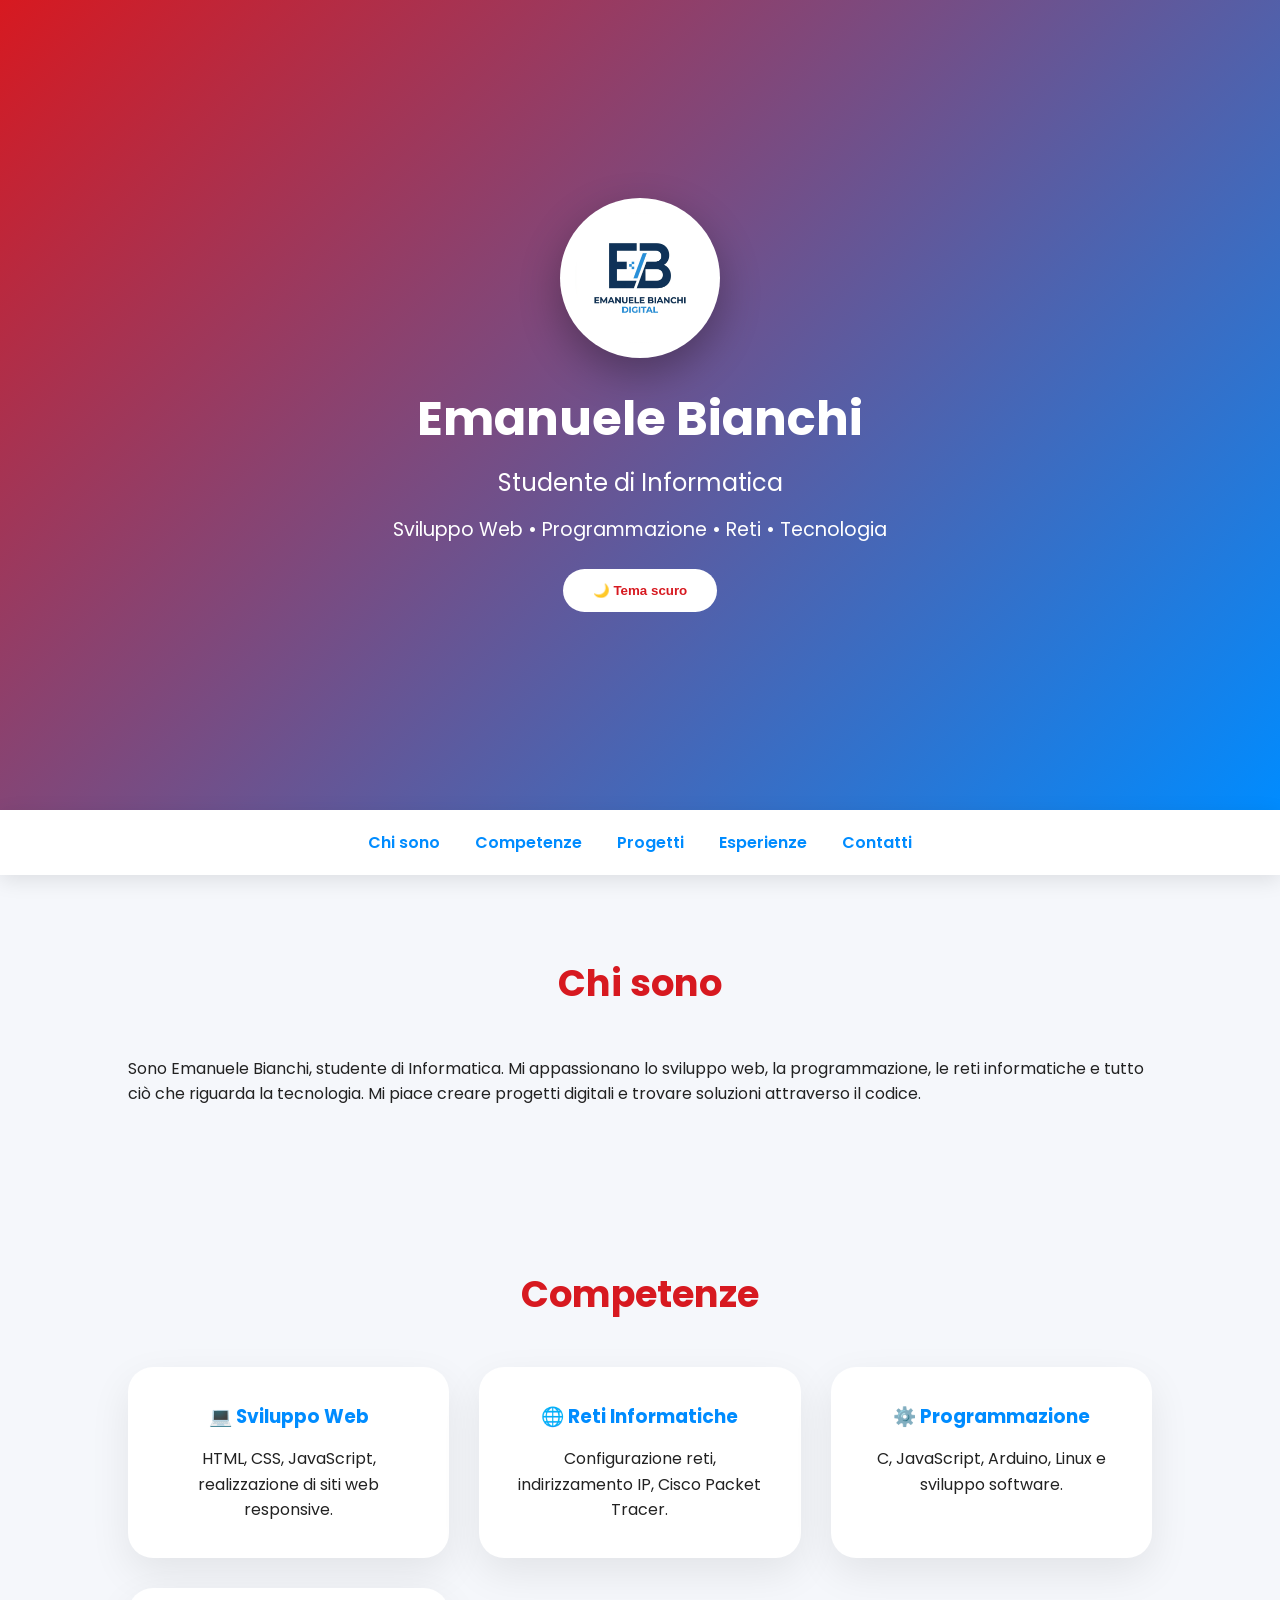
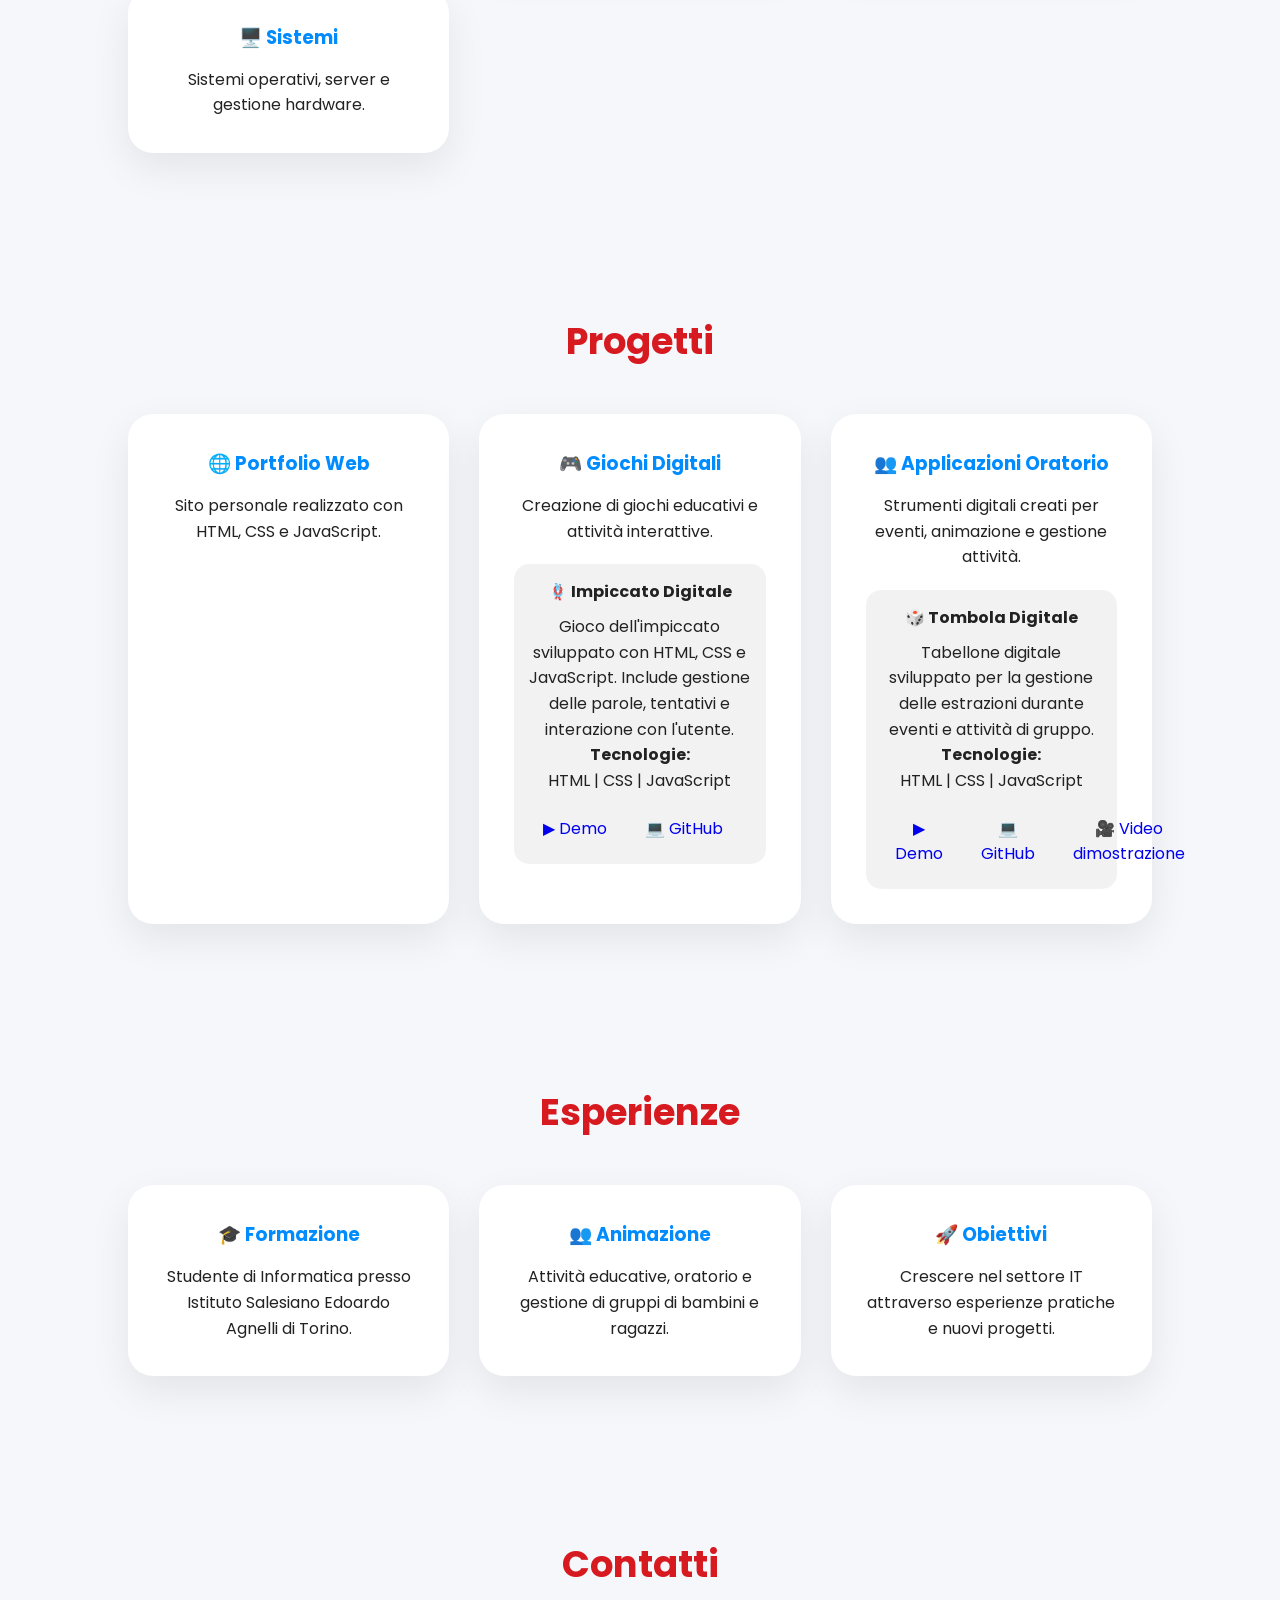
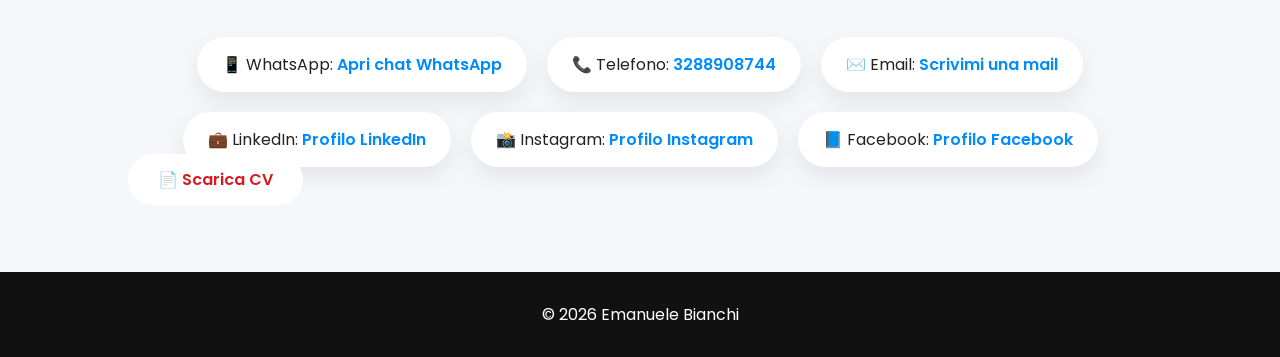
==== index.html @ 5b750c9b "Fix formatting and structure of index.html (BR NELLA SEZIONE IMPICCATO)" ====
<!DOCTYPE html>
<html lang="it">

<head>

    <meta charset="UTF-8">
    <meta name="viewport" content="width=device-width, initial-scale=1.0">

    <title>Emanuele Bianchi | Portfolio</title>

    <meta name="description"
        content="Portfolio personale di Emanuele Bianchi, studente di informatica specializzato in sviluppo web, reti e tecnologia.">

    <meta name="author" content="Emanuele Bianchi">

    <link rel="icon" href="img/logo.png">

    <link rel="stylesheet" href="style.css">

</head>


<body>


<!-- ================= HEADER ================= -->

<header>

    <img src="img/logo.png"
         class="logo"
         alt="Logo Emanuele Bianchi">


    <h1>Emanuele Bianchi</h1>


    <h2>
        Studente di Informatica
    </h2>


    <p>
        Sviluppo Web • Programmazione • Reti • Tecnologia
    </p>


    <button id="themeToggle">
        🌙 Tema scuro
    </button>


</header>



<!-- ================= MENU ================= -->


<nav>

    <a href="#chi-sono">
        Chi sono
    </a>


    <a href="#competenze">
        Competenze
    </a>


    <a href="#progetti">
        Progetti
    </a>


    <a href="#esperienze">
        Esperienze
    </a>


    <a href="#contatti">
        Contatti
    </a>


</nav>





<!-- ================= CHI SONO ================= -->


<section id="chi-sono">


    <h2>
        Chi sono
    </h2>


    <p>

        Sono Emanuele Bianchi, studente di Informatica.
        Mi appassionano lo sviluppo web, la programmazione,
        le reti informatiche e tutto ciò che riguarda la tecnologia.

        Mi piace creare progetti digitali e trovare soluzioni
        attraverso il codice.

    </p>


</section>






<!-- ================= COMPETENZE ================= -->


<section id="competenze">


<h2>
    Competenze
</h2>


<div class="cards">


<div class="card">

<h3>
💻 Sviluppo Web
</h3>

<p>
HTML, CSS, JavaScript,
realizzazione di siti web responsive.
</p>

</div>




<div class="card">

<h3>
🌐 Reti Informatiche
</h3>

<p>
Configurazione reti,
indirizzamento IP,
Cisco Packet Tracer.
</p>

</div>





<div class="card">

<h3>
⚙️ Programmazione
</h3>

<p>
C, JavaScript, Arduino,
Linux e sviluppo software.
</p>

</div>





<div class="card">

<h3>
🖥️ Sistemi
</h3>

<p>
Sistemi operativi,
server e gestione hardware.
</p>

</div>



</div>


</section>







<!-- ================= PROGETTI ================= -->

<section id="progetti">

    <h2>
        Progetti
    </h2>


    <div class="cards">


        <div class="card project">

            <h3>
                🌐 Portfolio Web
            </h3>

            <p>
                Sito personale realizzato
                con HTML, CSS e JavaScript.
            </p>

        </div>



       <div class="card project">

    <h3>
        🎮 Giochi Digitali
    </h3>

    <p>
        Creazione di giochi educativi
        e attività interattive.
    </p>


    <!-- PROGETTI GIOCHI DIGITALI -->


    <div class="sub-project">


        <h4>
            🪢 Impiccato Digitale
        </h4>


        <p>
            Gioco dell'impiccato sviluppato
            con HTML, CSS e JavaScript.
            Include gestione delle parole,
            tentativi e interazione con l'utente.
        </p>


        <p>
            <strong>Tecnologie:</strong><br>
            HTML | CSS | JavaScript
        </p>


        <div class="project-links">


            <a href="https://emanuelebianchidev.github.io/Impiccato/"
               target="_blank"
               rel="noopener noreferrer">
                ▶ Demo <br>
            </a>


            <a href="https://github.com/EmanueleBianchiDev/Impiccato.git"
               target="_blank"
               rel="noopener noreferrer">
                💻 GitHub
            </a>


        </div>


    </div>


</div>



        <div class="card project">

    <h3>
        👥 Applicazioni Oratorio
    </h3>

    <p>
        Strumenti digitali creati per eventi,
        animazione e gestione attività.
    </p>


    <div class="sub-project">

        <h4>
            🎲 Tombola Digitale
        </h4>

        <p>
            Tabellone digitale sviluppato per
            la gestione delle estrazioni durante
            eventi e attività di gruppo.
        </p>


        <p>
            <strong>Tecnologie:</strong><br>
            HTML | CSS | JavaScript
        </p>


        <div class="project-links">

            <a href="https://emanuelebianchidev.github.io/TombolaDigitale/"
               target="_blank"
               rel="noopener noreferrer">
                ▶ Demo<br>
            </a>


            <a href="https://github.com/EmanueleBianchiDev/TombolaDigitale.git"
               target="_blank"
               rel="noopener noreferrer">
                💻 GitHub <br>
            </a>

            <a href="video/tombola.mp4"
                target="_blank"
                rel="noopener noreferrer">
                🎥 Video dimostrazione
            </a>

        </div>


    </div>


</div>

</section>

<!-- ================= ESPERIENZE ================= -->


<section id="esperienze">


<h2>
    Esperienze
</h2>


<div class="cards">



<div class="card">


<h3>
🎓 Formazione
</h3>


<p>

Studente di Informatica presso
Istituto Salesiano Edoardo Agnelli
di Torino.

</p>


</div>





<div class="card">


<h3>
👥 Animazione
</h3>


<p>

Attività educative,
oratorio e gestione
di gruppi di bambini e ragazzi.

</p>


</div>





<div class="card">


<h3>
🚀 Obiettivi
</h3>


<p>

Crescere nel settore IT
attraverso esperienze pratiche
e nuovi progetti.

</p>


</div>



</div>


</section>









<!-- ================= CONTATTI ================= -->

<section id="contatti">

    <h2>Contatti</h2>

    <div class="contact-box">

        <p>
            📱 WhatsApp:
            <a href="https://wa.me/393288908744"
               target="_blank"
               rel="noopener noreferrer">
                Apri chat WhatsApp
            </a>
        </p>


        <p>
            📞 Telefono:
            <a href="tel:3288908744">
                3288908744
            </a>
        </p>


        <p>
            ✉️ Email:
            <a href="mailto:emanuele.bianchi.dev@gmail.com">
                Scrivimi una mail
            </a>
        </p>


        <p>
            💼 LinkedIn:
            <a href="https://www.linkedin.com/in/emanuele-bianchi-b7b736336/"
               target="_blank"
               rel="noopener noreferrer">
                Profilo LinkedIn
            </a>
        </p>


        <p>
            📸 Instagram:
            <a href="#"
               target="_blank"
               rel="noopener noreferrer">
                Profilo Instagram
            </a>
        </p>


        <p>
            📘 Facebook:
            <a href="#"
               target="_blank"
               rel="noopener noreferrer">
                Profilo Facebook
            </a>
        </p>


    </div>


    <a class="btn"
       href="cv-emanuele-bianchi.pdf"
       download>
        📄 Scarica CV
    </a>


</section>



<!-- ================= FOOTER ================= -->


<footer>


<p>

© 2026 Emanuele Bianchi

</p>


</footer>





<script src="script.js"></script>


</body>

</html>
---- style.css ----
/* ==================================
   PORTFOLIO EMA
   STYLE DEFINITIVO 1.0
================================== */


@import url('https://fonts.googleapis.com/css2?family=Poppins:wght@300;400;500;600;700&display=swap');



* {

    margin: 0;
    padding: 0;
    box-sizing: border-box;

}



html {

    scroll-behavior: smooth;

}



body {

    font-family: 'Poppins', sans-serif;

    background: #f5f7fb;

    color: #222;

    transition: .4s;

}



/* ================= HEADER ================= */


header {

    min-height: 90vh;

    display: flex;

    flex-direction: column;

    justify-content: center;

    align-items: center;

    text-align: center;

    padding: 40px 20px;


    background:

    linear-gradient(
        135deg,
        #d71920,
        #008cff
    );


    color:white;


}



.logo {


    width:160px;

    height:160px;

    object-fit:contain;


    background:white;

    padding:15px;


    border-radius:50%;


    box-shadow:

    0 15px 40px rgba(0,0,0,.3);


    animation: float 3s infinite;


}




@keyframes float {


    50% {

        transform:translateY(-15px);

    }


}





header h1 {

    margin-top:25px;

    font-size:3rem;

}



header h2 {

    margin-top:10px;

    font-weight:400;

}



header p {

    margin-top:15px;

    font-size:1.2rem;

}







/* ================= BUTTON ================= */


button,
.btn {


    margin-top:25px;


    padding:14px 30px;


    border-radius:50px;


    border:none;


    background:white;


    color:#d71920;


    font-weight:600;


    cursor:pointer;


    text-decoration:none;


    transition:.3s;


}



button:hover,
.btn:hover {


    transform:translateY(-5px);


    box-shadow:

    0 10px 25px rgba(0,0,0,.25);


}







/* ================= NAV ================= */



nav {


    position:sticky;

    top:0;

    z-index:100;


    display:flex;

    justify-content:center;

    gap:35px;


    padding:20px;


    background:white;


    box-shadow:

    0 5px 20px rgba(0,0,0,.1);


}




nav a {


    text-decoration:none;


    color:#008cff;


    font-weight:600;


    transition:.3s;


}




nav a:hover {


    color:#d71920;


}








/* ================= SECTIONS ================= */



section {


    padding:80px 10%;


    animation:appear .8s;


}



section h2 {


    text-align:center;


    color:#d71920;


    font-size:2.3rem;


    margin-bottom:45px;


}





@keyframes appear {


    from {

        opacity:0;

        transform:translateY(30px);

    }


    to {

        opacity:1;

        transform:none;

    }


}








/* ================= CARDS ================= */



.cards {


    display:grid;


    grid-template-columns:

    repeat(auto-fit,minmax(250px,1fr));


    gap:30px;


}





.card {


    background:white;


    padding:35px;


    border-radius:25px;


    text-align:center;


    box-shadow:


    0 15px 40px rgba(0,0,0,.08);


    transition:.4s;


}




.card:hover {


    transform:translateY(-12px);


    box-shadow:


    0 25px 50px rgba(0,0,0,.15);


}




.card h3 {


    margin-bottom:15px;


    color:#008cff;


}





.card p {


    line-height:1.6;


}


.sub-project {
    margin-top: 20px;
    padding: 15px;
    border-radius: 15px;
    background: rgba(0,0,0,0.05);
}


.sub-project h4 {
    margin-bottom: 10px;
}


.project-links {
    display: flex;
    gap: 10px;
    margin-top: 15px;
}


.project-links a {
    text-decoration: none;
    padding: 8px 14px;
    border-radius: 10px;
    transition: 0.3s;
}


.project-links a:hover {
    transform: translateY(-3px);
}




/* ================= CONTATTI ================= */


.contact-box {


    display:flex;


    flex-wrap:wrap;


    justify-content:center;


    gap:20px;


}




.contact-box p {


    background:white;


    padding:15px 25px;


    border-radius:40px;


    box-shadow:


    0 10px 25px rgba(0,0,0,.08);


    transition:.3s;


}





.contact-box p:hover {


    transform:translateY(-5px);


}




.contact-box a {


    color:#008cff;


    text-decoration:none;


    font-weight:600;


}








/* ================= FOOTER ================= */


footer {


    background:#111;


    color:white;


    padding:30px;


    text-align:center;


}







/* ================= DARK MODE ================= */



.dark-mode {


    background:#111;


    color:white;


}




.dark-mode nav {


    background:#1d1d1d;


}





.dark-mode nav a {


    color:#69c0ff;


}




.dark-mode .card {


    background:#1e1e1e;


    color:white;


}





.dark-mode .contact-box p {


    background:#1e1e1e;


}





.dark-mode section h2 {


    color:#ff5252;


}









/* ================= MOBILE ================= */



@media(max-width:700px){



header h1 {

    font-size:2.2rem;

}



header p {

    font-size:1rem;

}



nav {


    flex-direction:column;


    align-items:center;


    gap:15px;


}



section {


    padding:50px 20px;


}



.card {


    padding:25px;


}



.logo {


    width:120px;


    height:120px;


}


}
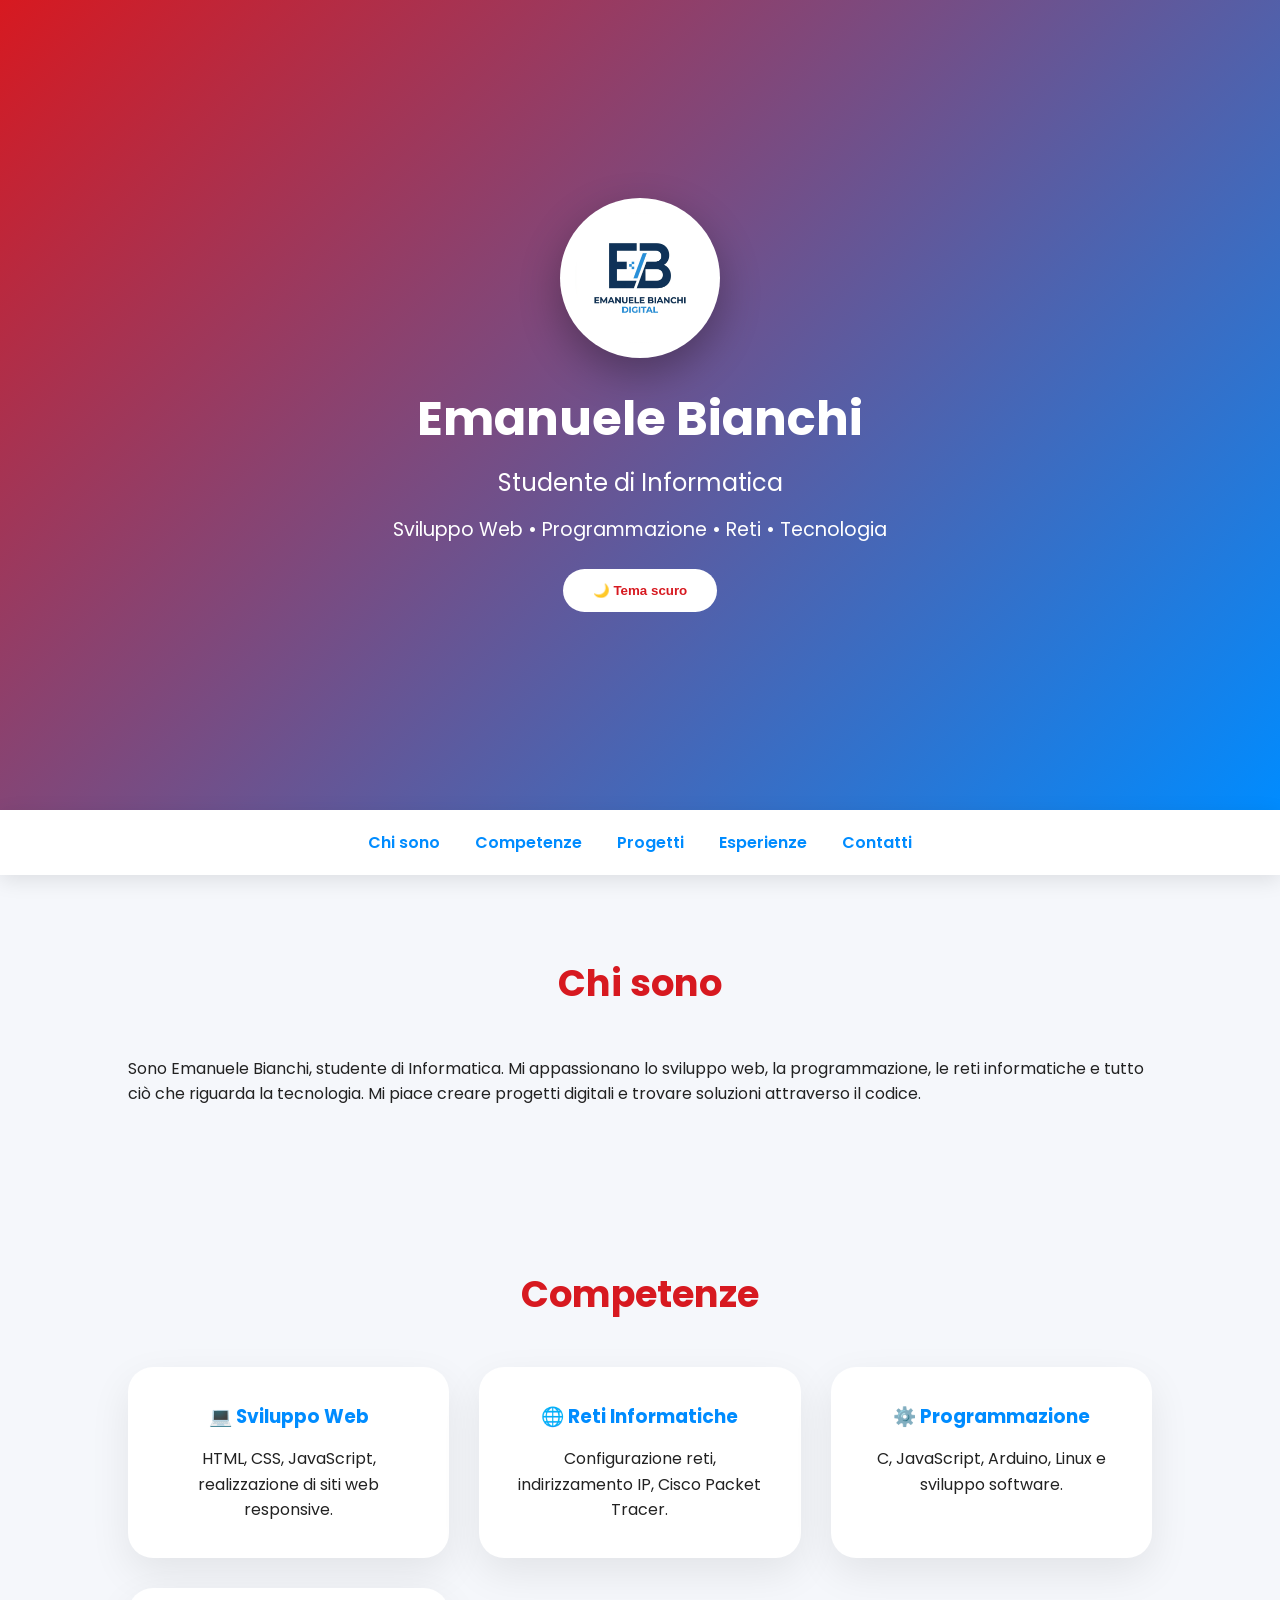
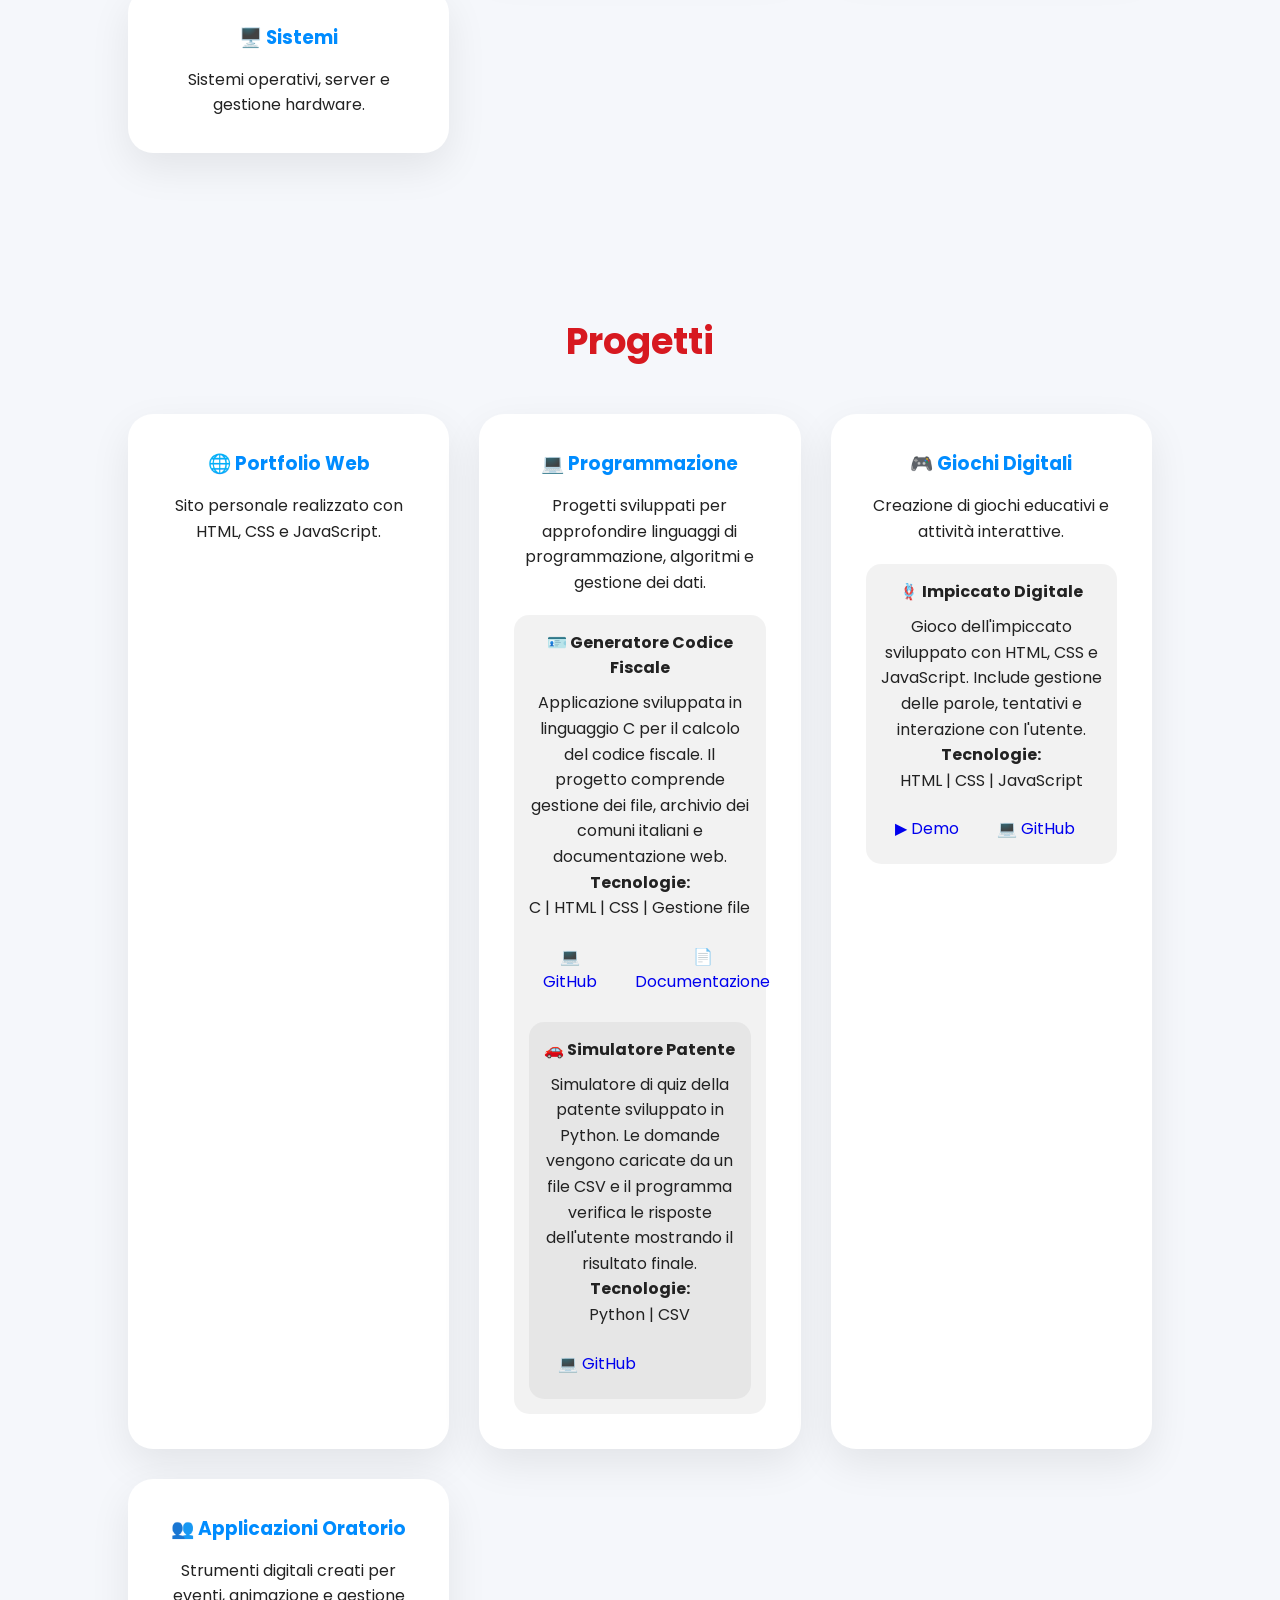
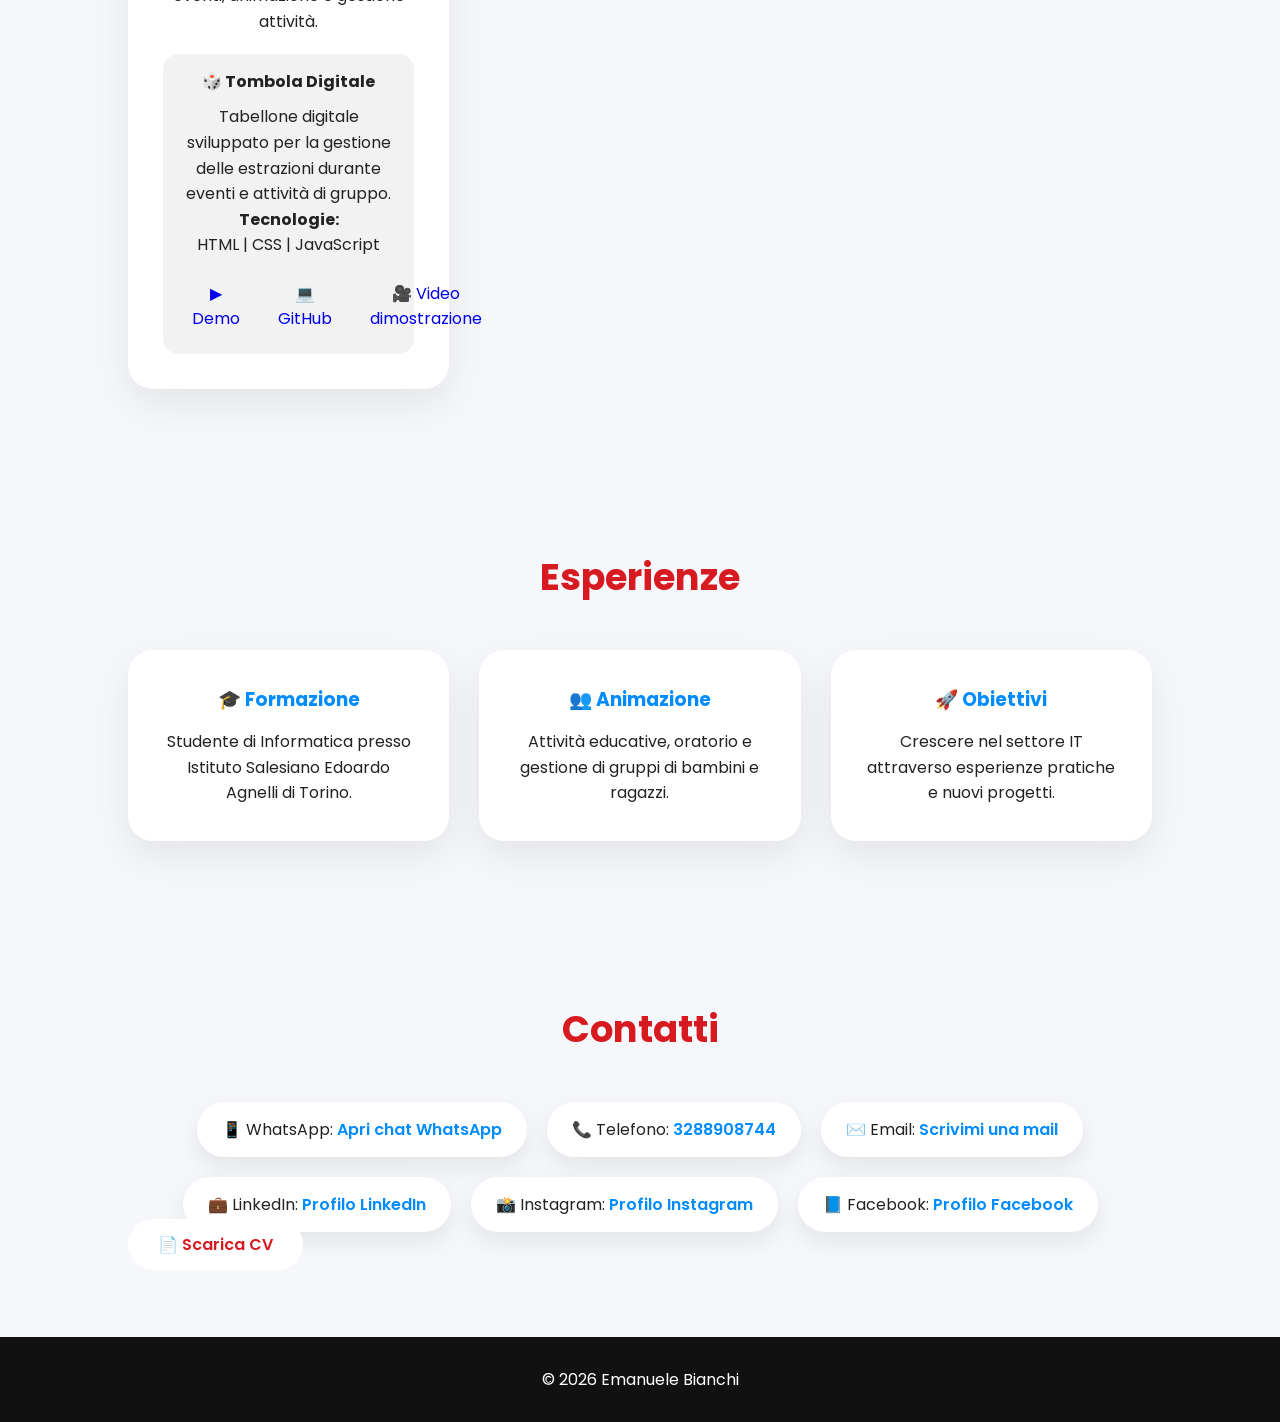
==== commit ab80f486: "Refactor index.html structure and content (SIMULATORE PATENTE)" ====
--- a/index.html
+++ b/index.html
@@ -236,7 +236,99 @@
 
         </div>
 
-
+<div class="card project">
+
+    <h3>
+        💻 Programmazione
+    </h3>
+
+
+    <p>
+        Progetti sviluppati per approfondire
+        linguaggi di programmazione,
+        algoritmi e gestione dei dati.
+    </p>
+
+
+
+    <div class="sub-project">
+
+
+        <h4>
+            🪪 Generatore Codice Fiscale
+        </h4>
+
+
+        <p>
+            Applicazione sviluppata in linguaggio C
+            per il calcolo del codice fiscale.
+            Il progetto comprende gestione dei file,
+            archivio dei comuni italiani e
+            documentazione web.
+        </p>
+
+
+        <p>
+            <strong>Tecnologie:</strong><br>
+            C | HTML | CSS | Gestione file
+        </p>
+
+
+
+        <div class="project-links">
+
+
+            <a href="LINK-GITHUB-CODICE-FISCALE"
+               target="_blank"
+               rel="noopener noreferrer">
+                💻 GitHub
+            </a>
+
+
+            <a href="LINK-DOCUMENTAZIONE-CODICE-FISCALE"
+               target="_blank"
+               rel="noopener noreferrer">
+                📄 Documentazione
+            </a>
+
+
+        </div>
+
+        <div class="sub-project">
+
+    <h4>
+        🚗 Simulatore Patente
+    </h4>
+
+    <p>
+        Simulatore di quiz della patente sviluppato
+        in Python. Le domande vengono caricate da un
+        file CSV e il programma verifica le risposte
+        dell'utente mostrando il risultato finale.
+    </p>
+
+    <p>
+        <strong>Tecnologie:</strong><br>
+        Python | CSV
+    </p>
+
+    <div class="project-links">
+
+        <a href="https://github.com/emanuelebianchidev/Simulatore-Patente-Python"
+           target="_blank"
+           rel="noopener noreferrer">
+            💻 GitHub
+        </a>
+
+    </div>
+
+</div>
+
+    </div>
+
+
+
+</div>
 
        <div class="card project">
 
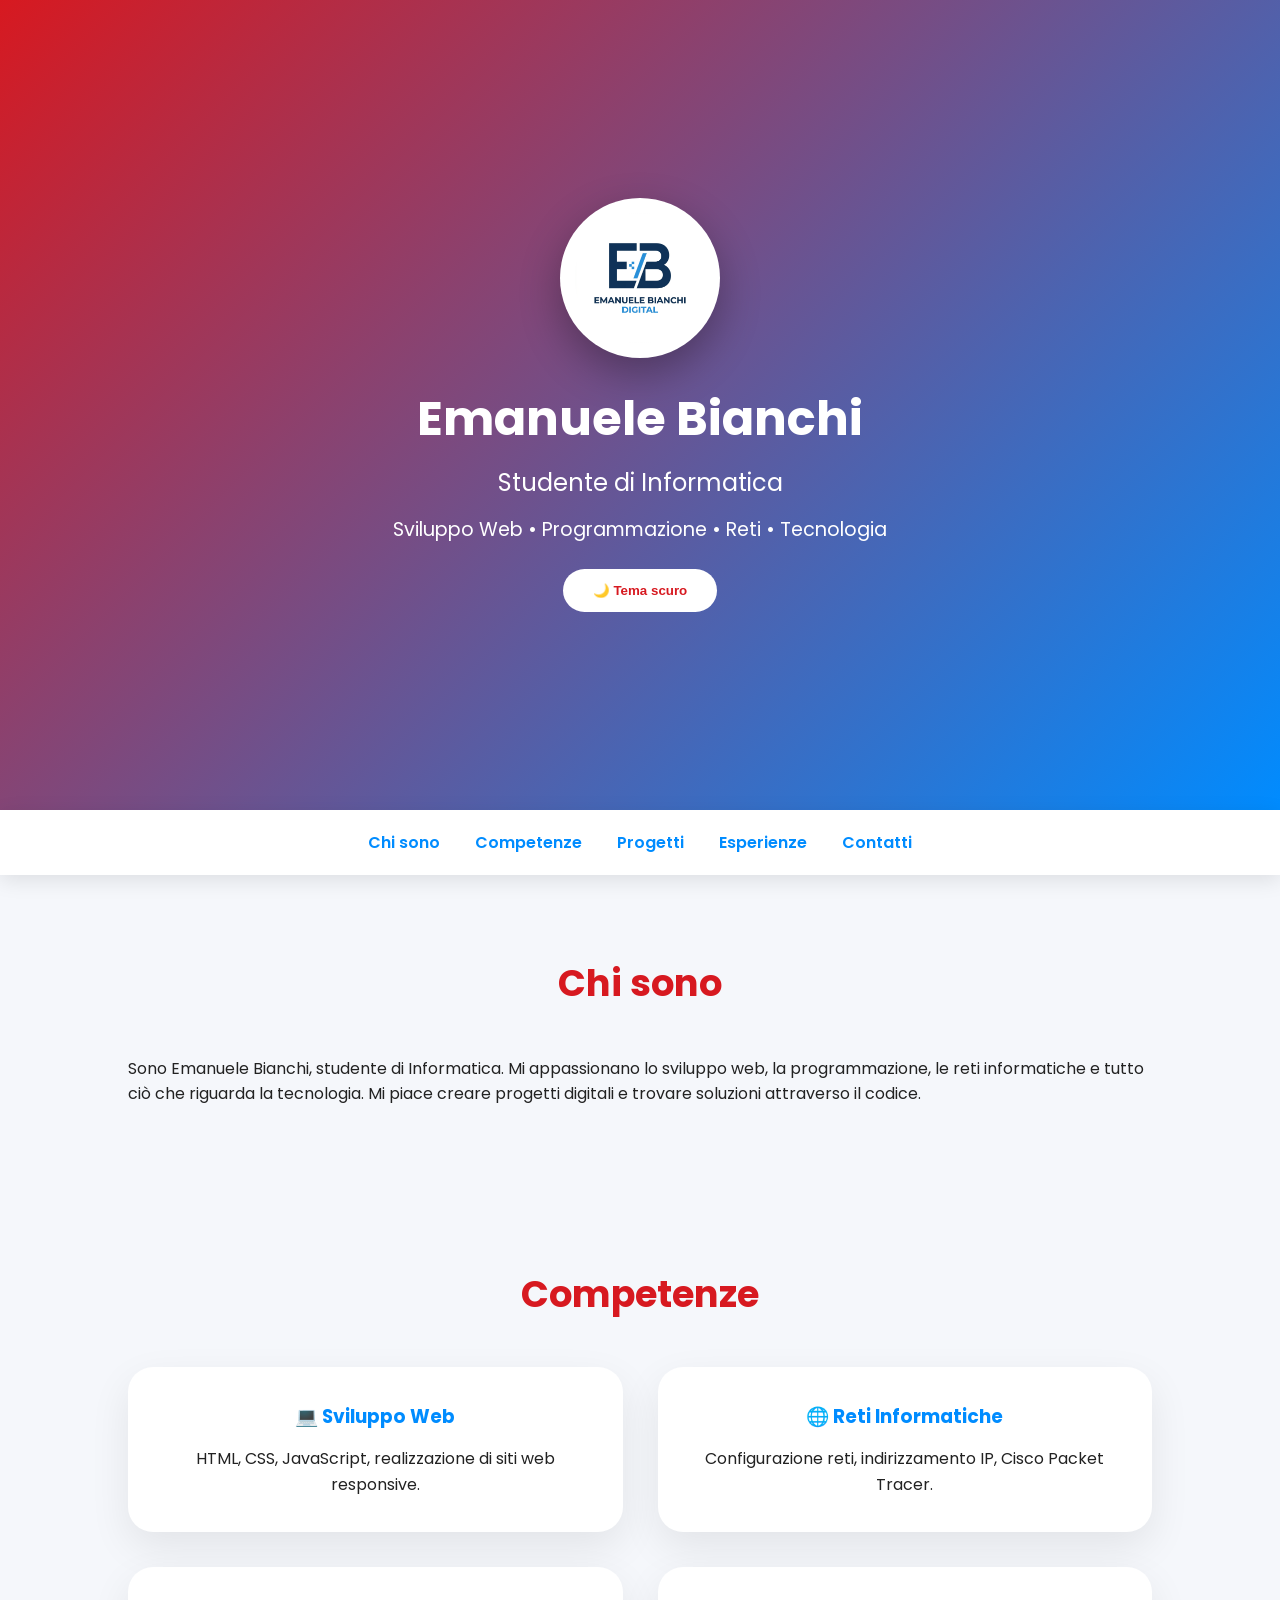
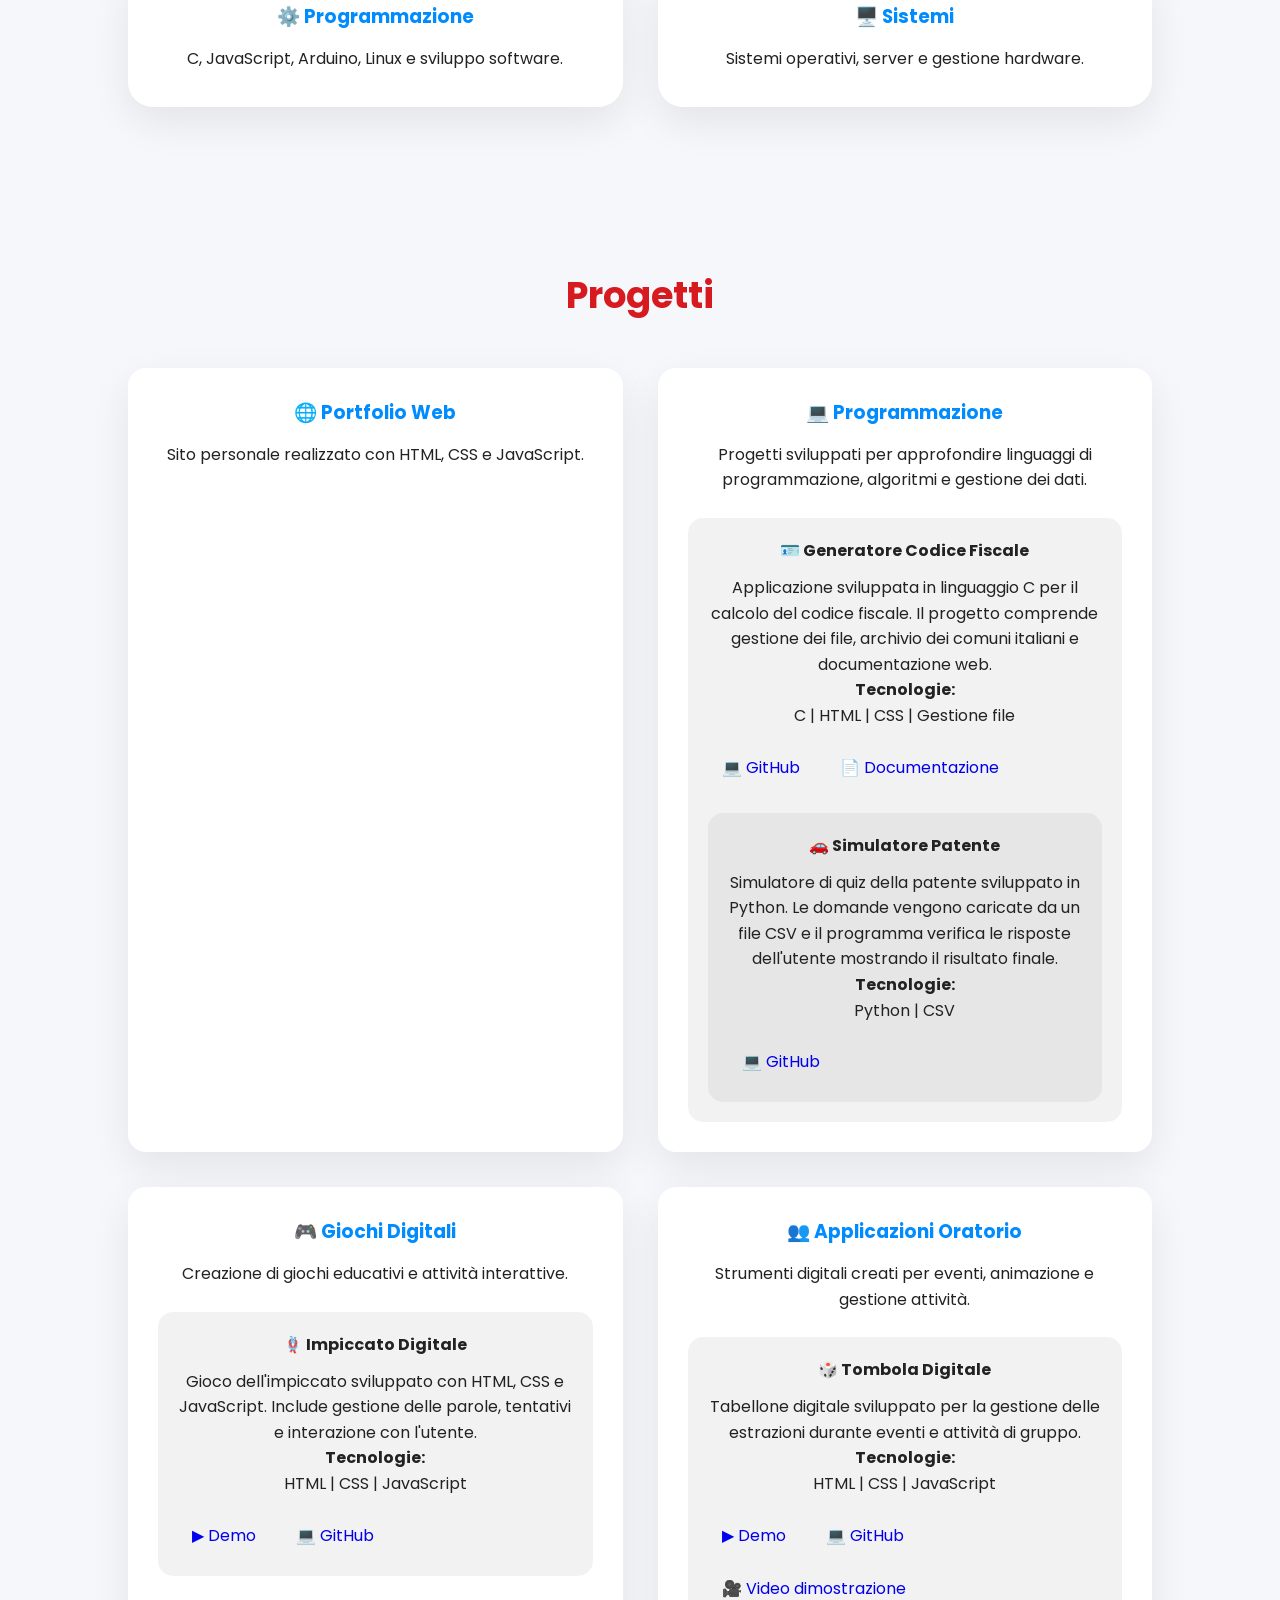
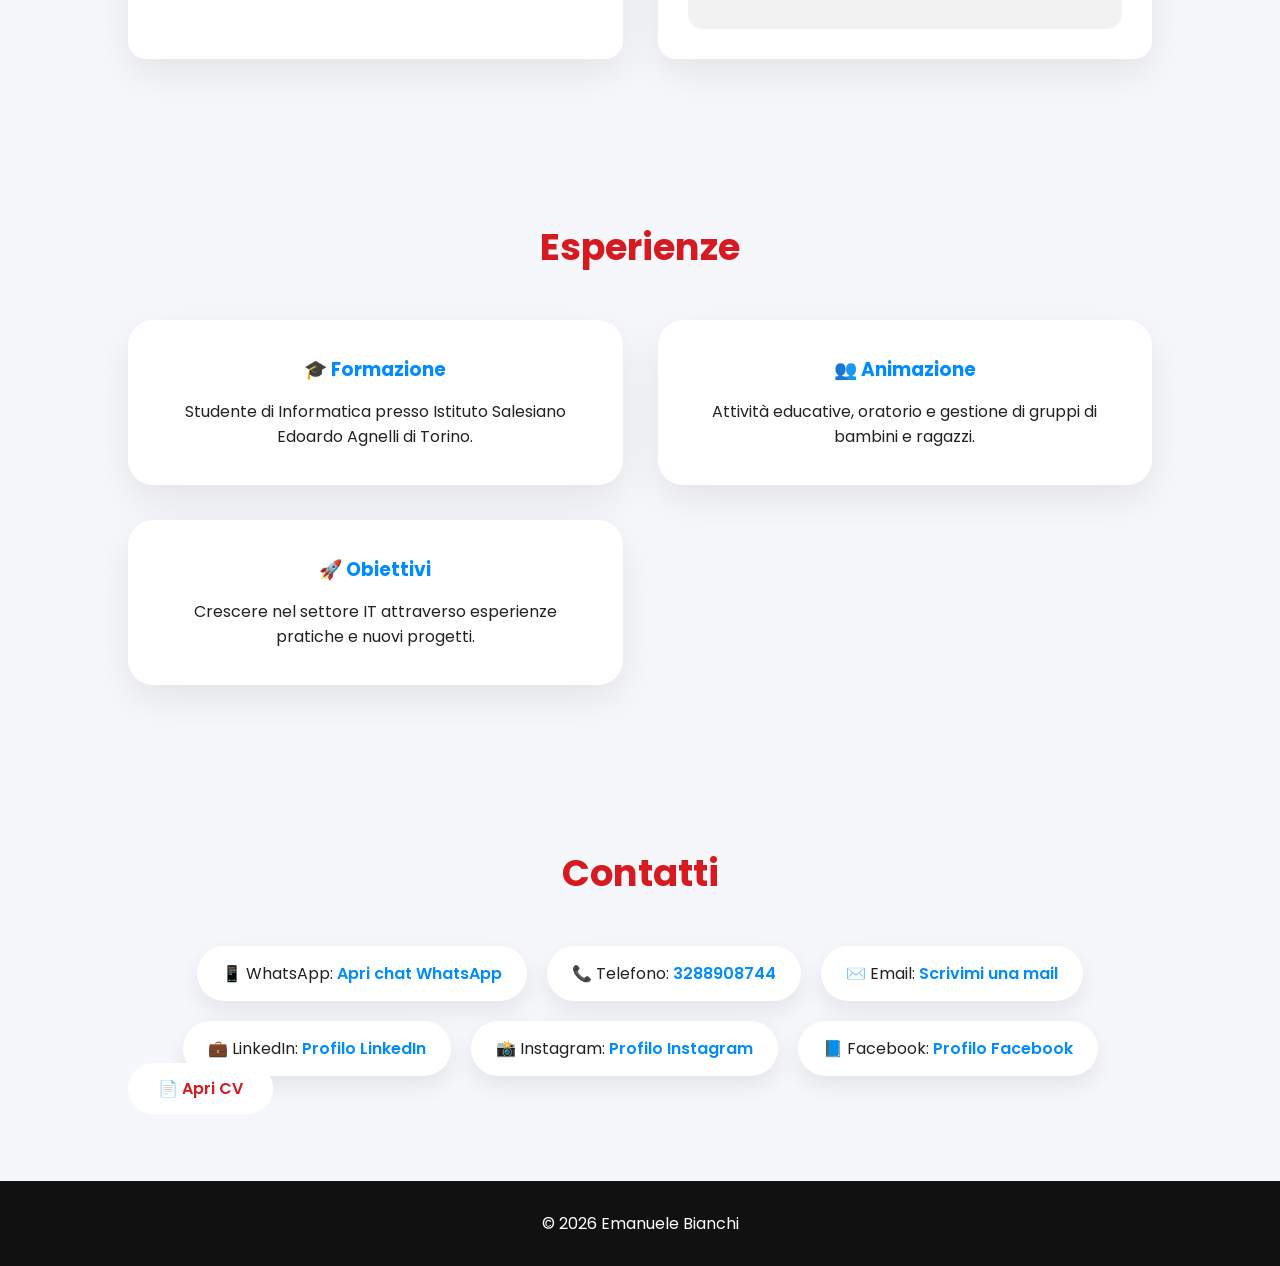
==== commit b5a50978: "Fix HTML formatting and structure (CV AGGIORNATO)" ====
--- a/index.html
+++ b/index.html
@@ -278,14 +278,14 @@
         <div class="project-links">
 
 
-            <a href="LINK-GITHUB-CODICE-FISCALE"
-               target="_blank"
-               rel="noopener noreferrer">
-                💻 GitHub
-            </a>
-
-
-            <a href="LINK-DOCUMENTAZIONE-CODICE-FISCALE"
+            <a href="https://github.com/EmanueleBianchiDev/Generatore-Codice-Fiscale-C.git"
+               target="_blank"
+               rel="noopener noreferrer">
+                💻 GitHub <br>
+            </a>
+
+
+            <a href="https://emanuelebianchidev.github.io/Generatore-Codice-Fiscale-C/"
                target="_blank"
                rel="noopener noreferrer">
                 📄 Documentazione
@@ -314,7 +314,7 @@
 
     <div class="project-links">
 
-        <a href="https://github.com/emanuelebianchidev/Simulatore-Patente-Python"
+        <a href="https://github.com/EmanueleBianchiDev/Simulatore-Patente-Python.git"
            target="_blank"
            rel="noopener noreferrer">
             💻 GitHub
@@ -618,11 +618,12 @@
     </div>
 
 
-    <a class="btn"
-       href="cv-emanuele-bianchi.pdf"
-       download>
-        📄 Scarica CV
-    </a>
+<a class="btn"
+   href="cv-emanuele-bianchi.pdf"
+   target="_blank"
+   rel="noopener noreferrer">
+    📄 Apri CV
+</a>
 
 
 </section>
--- a/style.css
+++ b/style.css
@@ -752,3 +752,80 @@
 
 
 }
+
+
+/* =========================
+   MIGLIORAMENTO SEZIONE PROGETTI
+========================= */
+
+
+/* Spazio tra le card */
+
+.cards {
+    display: grid;
+    grid-template-columns: repeat(auto-fit, minmax(380px, 1fr));
+    gap: 35px;
+    margin-top: 35px;
+}
+
+
+
+/* Card progetto */
+
+.card.project {
+
+    padding: 30px;
+
+    border-radius: 18px;
+
+}
+
+
+
+/* Sotto-progetti */
+
+.sub-project {
+
+    margin-top: 25px;
+
+    padding: 20px;
+
+    border-radius: 15px;
+
+}
+
+
+
+/* Titoli sotto-progetti */
+
+.sub-project h4 {
+
+    margin-bottom: 12px;
+
+}
+
+
+
+/* Descrizioni */
+
+.sub-project p {
+
+    line-height: 1.6;
+
+}
+
+
+
+/* Pulsanti */
+
+.project-links {
+
+    display: flex;
+
+    flex-wrap: wrap;
+
+    gap: 12px;
+
+    margin-top: 18px;
+
+}
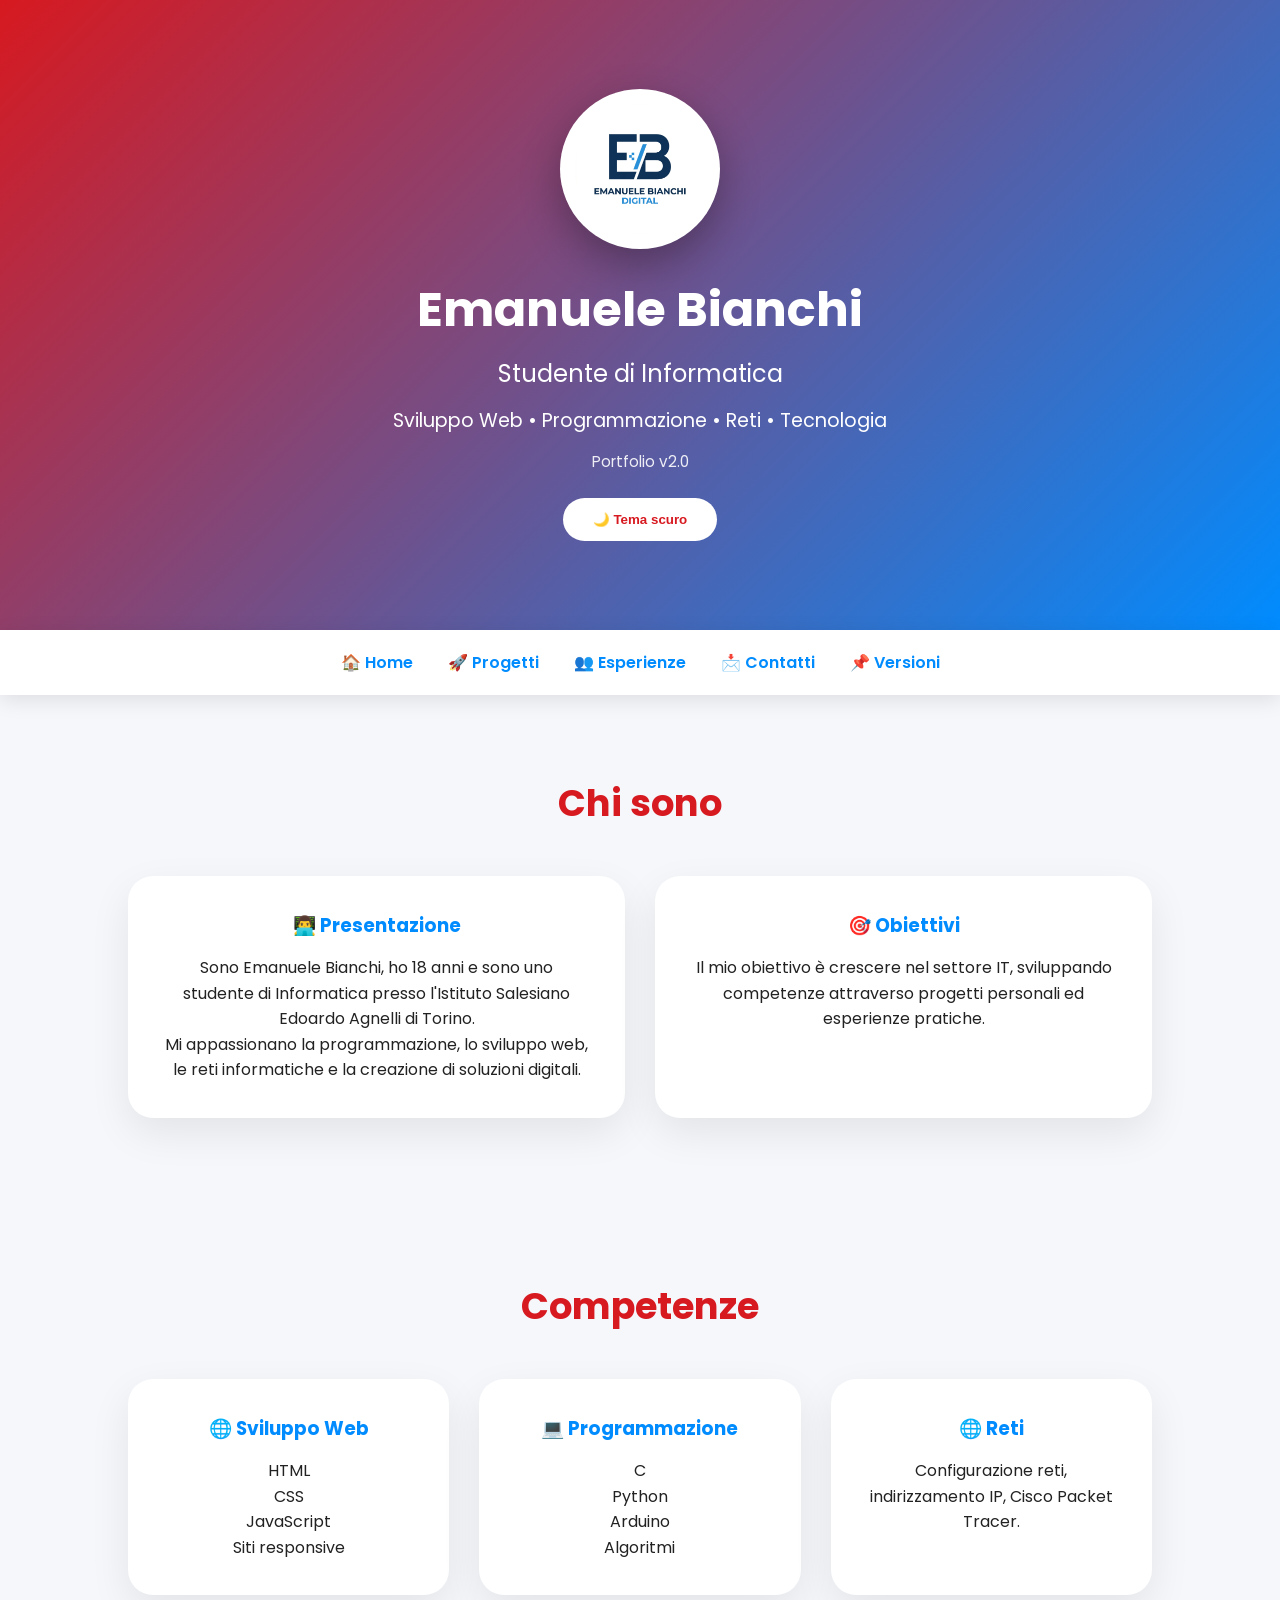
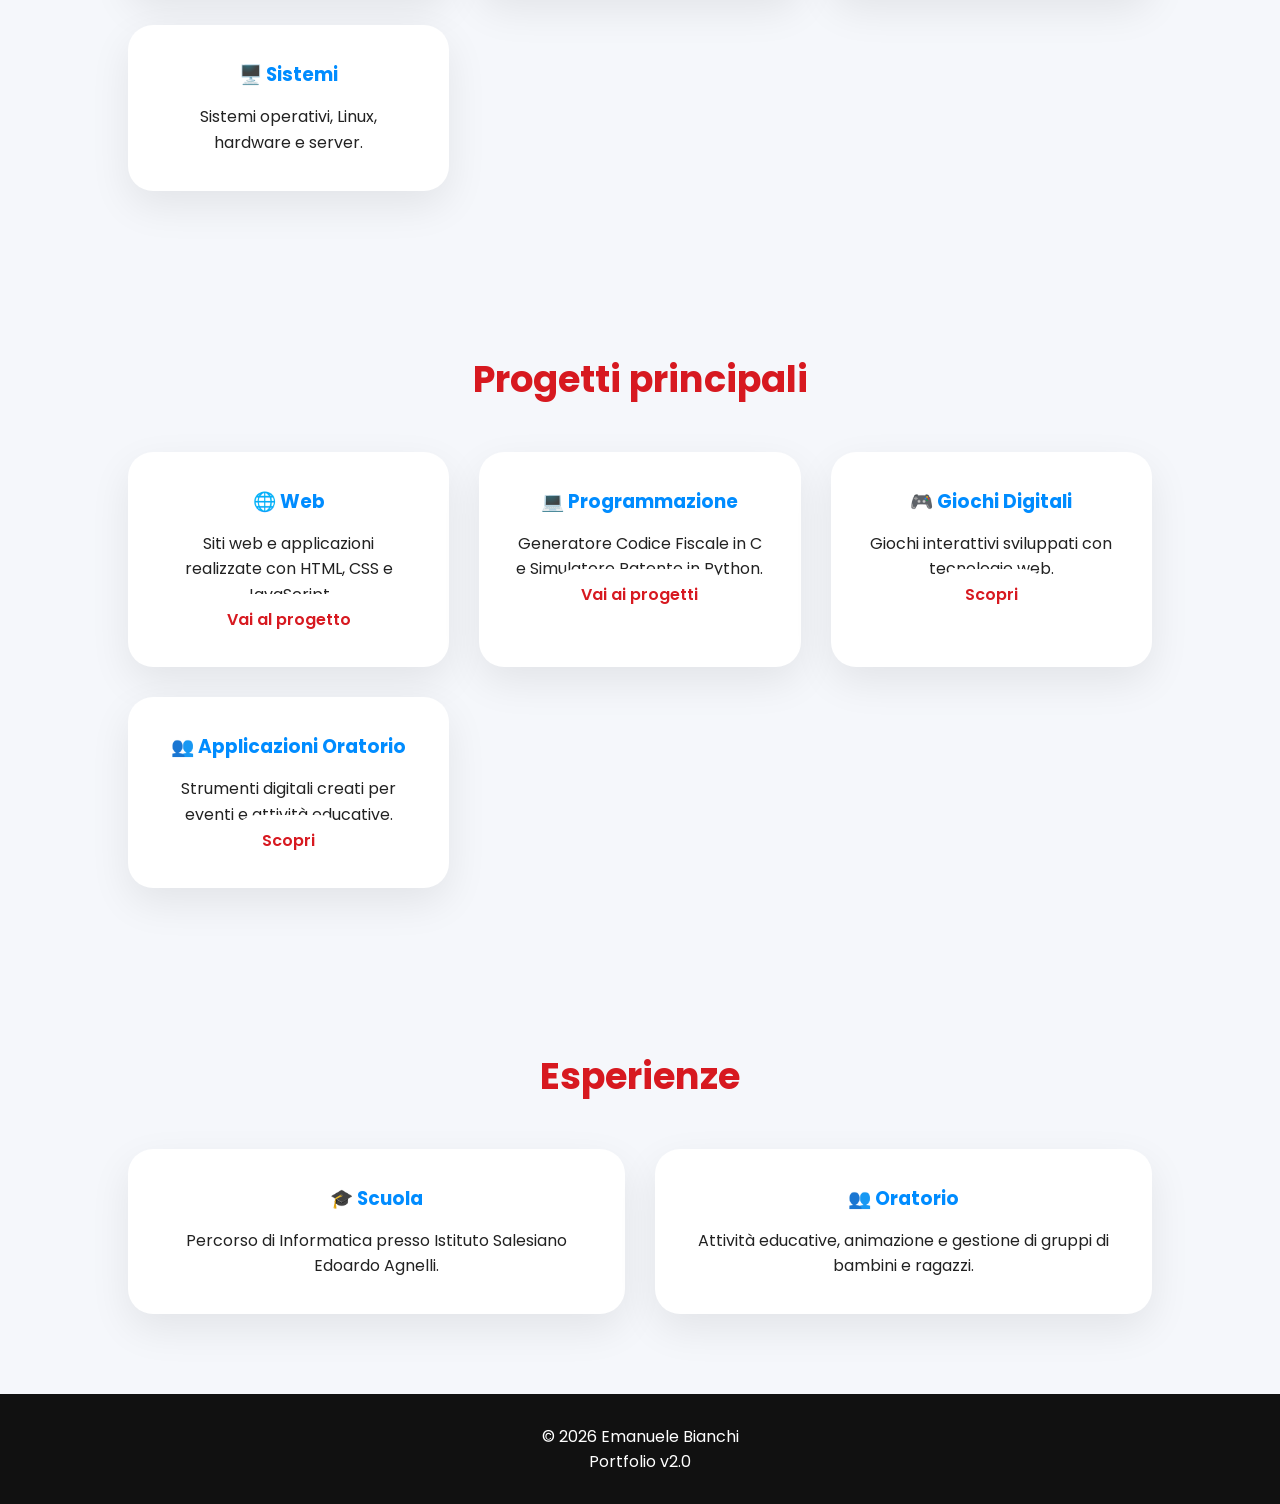
==== commit 806c9649: "Portfolio v2.0 Nuova struttura multipagina, Nuovi progetti e miglioramenti grafici" ====
--- a/index.html
+++ b/index.html
@@ -3,85 +3,106 @@
 
 <head>
 
-    <meta charset="UTF-8">
-    <meta name="viewport" content="width=device-width, initial-scale=1.0">
-
-    <title>Emanuele Bianchi | Portfolio</title>
-
-    <meta name="description"
-        content="Portfolio personale di Emanuele Bianchi, studente di informatica specializzato in sviluppo web, reti e tecnologia.">
-
-    <meta name="author" content="Emanuele Bianchi">
-
-    <link rel="icon" href="img/logo.png">
-
-    <link rel="stylesheet" href="style.css">
+<meta charset="UTF-8">
+
+<meta name="viewport" content="width=device-width, initial-scale=1.0">
+
+
+<title>
+Emanuele Bianchi | Portfolio
+</title>
+
+
+<meta name="description"
+content="Portfolio personale di Emanuele Bianchi, studente di Informatica appassionato di sviluppo web, programmazione e tecnologia.">
+
+
+<link rel="icon" href="img/logo.png">
+
+<link rel="stylesheet" href="style.css">
+
 
 </head>
 
 
+
 <body>
 
 
-<!-- ================= HEADER ================= -->
 
 <header>
 
-    <img src="img/logo.png"
-         class="logo"
-         alt="Logo Emanuele Bianchi">
-
-
-    <h1>Emanuele Bianchi</h1>
-
-
-    <h2>
-        Studente di Informatica
-    </h2>
-
-
-    <p>
-        Sviluppo Web • Programmazione • Reti • Tecnologia
-    </p>
-
-
-    <button id="themeToggle">
-        🌙 Tema scuro
-    </button>
+
+<img src="img/logo.png"
+class="logo"
+alt="Logo Emanuele Bianchi">
+
+
+
+<h1>
+Emanuele Bianchi
+</h1>
+
+
+
+<h2>
+Studente di Informatica
+</h2>
+
+
+
+<p>
+Sviluppo Web • Programmazione • Reti • Tecnologia
+</p>
+
+
+
+<p class="versione">
+Portfolio v2.0
+</p>
+
+
+
+<button id="themeToggle">
+
+🌙 Tema scuro
+
+</button>
 
 
 </header>
 
 
 
-<!-- ================= MENU ================= -->
+
 
 
 <nav>
 
-    <a href="#chi-sono">
-        Chi sono
-    </a>
-
-
-    <a href="#competenze">
-        Competenze
-    </a>
-
-
-    <a href="#progetti">
-        Progetti
-    </a>
-
-
-    <a href="#esperienze">
-        Esperienze
-    </a>
-
-
-    <a href="#contatti">
-        Contatti
-    </a>
+
+<a href="index.html">
+🏠 Home
+</a>
+
+
+<a href="progetti.html">
+🚀 Progetti
+</a>
+
+
+<a href="esperienze.html">
+👥 Esperienze
+</a>
+
+
+<a href="contatti.html">
+📩 Contatti
+</a>
+
+
+<a href="changelog.html">
+📌 Versioni
+</a>
 
 
 </nav>
@@ -90,27 +111,73 @@
 
 
 
-<!-- ================= CHI SONO ================= -->
-
-
-<section id="chi-sono">
-
-
-    <h2>
-        Chi sono
-    </h2>
-
-
-    <p>
-
-        Sono Emanuele Bianchi, studente di Informatica.
-        Mi appassionano lo sviluppo web, la programmazione,
-        le reti informatiche e tutto ciò che riguarda la tecnologia.
-
-        Mi piace creare progetti digitali e trovare soluzioni
-        attraverso il codice.
-
-    </p>
+
+<section>
+
+
+<h2>
+Chi sono
+</h2>
+
+
+
+<div class="cards">
+
+
+<div class="card">
+
+
+<h3>
+👨‍💻 Presentazione
+</h3>
+
+
+
+<p>
+
+Sono Emanuele Bianchi, ho 18 anni
+e sono uno studente di Informatica
+presso l'Istituto Salesiano Edoardo Agnelli
+di Torino.
+
+</p>
+
+
+<p>
+
+Mi appassionano la programmazione,
+lo sviluppo web, le reti informatiche
+e la creazione di soluzioni digitali.
+
+</p>
+
+
+</div>
+
+
+
+
+<div class="card">
+
+
+<h3>
+🎯 Obiettivi
+</h3>
+
+
+<p>
+
+Il mio obiettivo è crescere nel settore IT,
+sviluppando competenze attraverso
+progetti personali ed esperienze pratiche.
+
+</p>
+
+
+</div>
+
+
+</div>
 
 
 </section>
@@ -120,81 +187,106 @@
 
 
 
-<!-- ================= COMPETENZE ================= -->
-
-
-<section id="competenze">
+<section>
 
 
 <h2>
-    Competenze
+Competenze
 </h2>
 
 
+
 <div class="cards">
 
 
-<div class="card">
-
-<h3>
-💻 Sviluppo Web
-</h3>
-
-<p>
-HTML, CSS, JavaScript,
-realizzazione di siti web responsive.
-</p>
-
-</div>
-
-
-
-
-<div class="card">
-
-<h3>
-🌐 Reti Informatiche
-</h3>
-
-<p>
+
+<div class="card">
+
+
+<h3>
+🌐 Sviluppo Web
+</h3>
+
+
+<p>
+
+HTML<br>
+CSS<br>
+JavaScript<br>
+Siti responsive
+
+</p>
+
+
+</div>
+
+
+
+
+
+<div class="card">
+
+
+<h3>
+💻 Programmazione
+</h3>
+
+
+<p>
+
+C<br>
+Python<br>
+Arduino<br>
+Algoritmi
+
+</p>
+
+
+</div>
+
+
+
+
+
+<div class="card">
+
+
+<h3>
+🌐 Reti
+</h3>
+
+
+<p>
+
 Configurazione reti,
 indirizzamento IP,
 Cisco Packet Tracer.
-</p>
-
-</div>
-
-
-
-
-
-<div class="card">
-
-<h3>
-⚙️ Programmazione
-</h3>
-
-<p>
-C, JavaScript, Arduino,
-Linux e sviluppo software.
-</p>
-
-</div>
-
-
-
-
-
-<div class="card">
+
+</p>
+
+
+</div>
+
+
+
+
+
+<div class="card">
+
 
 <h3>
 🖥️ Sistemi
 </h3>
 
-<p>
+
+<p>
+
 Sistemi operativi,
-server e gestione hardware.
-</p>
+Linux,
+hardware e server.
+
+</p>
+
 
 </div>
 
@@ -211,262 +303,165 @@
 
 
 
-<!-- ================= PROGETTI ================= -->
-
-<section id="progetti">
-
-    <h2>
-        Progetti
-    </h2>
-
-
-    <div class="cards">
-
-
-        <div class="card project">
-
-            <h3>
-                🌐 Portfolio Web
-            </h3>
-
-            <p>
-                Sito personale realizzato
-                con HTML, CSS e JavaScript.
-            </p>
-
-        </div>
-
-<div class="card project">
-
-    <h3>
-        💻 Programmazione
-    </h3>
-
-
-    <p>
-        Progetti sviluppati per approfondire
-        linguaggi di programmazione,
-        algoritmi e gestione dei dati.
-    </p>
-
-
-
-    <div class="sub-project">
-
-
-        <h4>
-            🪪 Generatore Codice Fiscale
-        </h4>
-
-
-        <p>
-            Applicazione sviluppata in linguaggio C
-            per il calcolo del codice fiscale.
-            Il progetto comprende gestione dei file,
-            archivio dei comuni italiani e
-            documentazione web.
-        </p>
-
-
-        <p>
-            <strong>Tecnologie:</strong><br>
-            C | HTML | CSS | Gestione file
-        </p>
-
-
-
-        <div class="project-links">
-
-
-            <a href="https://github.com/EmanueleBianchiDev/Generatore-Codice-Fiscale-C.git"
-               target="_blank"
-               rel="noopener noreferrer">
-                💻 GitHub <br>
-            </a>
-
-
-            <a href="https://emanuelebianchidev.github.io/Generatore-Codice-Fiscale-C/"
-               target="_blank"
-               rel="noopener noreferrer">
-                📄 Documentazione
-            </a>
-
-
-        </div>
-
-        <div class="sub-project">
-
-    <h4>
-        🚗 Simulatore Patente
-    </h4>
-
-    <p>
-        Simulatore di quiz della patente sviluppato
-        in Python. Le domande vengono caricate da un
-        file CSV e il programma verifica le risposte
-        dell'utente mostrando il risultato finale.
-    </p>
-
-    <p>
-        <strong>Tecnologie:</strong><br>
-        Python | CSV
-    </p>
-
-    <div class="project-links">
-
-        <a href="https://github.com/EmanueleBianchiDev/Simulatore-Patente-Python.git"
-           target="_blank"
-           rel="noopener noreferrer">
-            💻 GitHub
-        </a>
-
-    </div>
-
-</div>
-
-    </div>
-
-
-
-</div>
-
-       <div class="card project">
-
-    <h3>
-        🎮 Giochi Digitali
-    </h3>
-
-    <p>
-        Creazione di giochi educativi
-        e attività interattive.
-    </p>
-
-
-    <!-- PROGETTI GIOCHI DIGITALI -->
-
-
-    <div class="sub-project">
-
-
-        <h4>
-            🪢 Impiccato Digitale
-        </h4>
-
-
-        <p>
-            Gioco dell'impiccato sviluppato
-            con HTML, CSS e JavaScript.
-            Include gestione delle parole,
-            tentativi e interazione con l'utente.
-        </p>
-
-
-        <p>
-            <strong>Tecnologie:</strong><br>
-            HTML | CSS | JavaScript
-        </p>
-
-
-        <div class="project-links">
-
-
-            <a href="https://emanuelebianchidev.github.io/Impiccato/"
-               target="_blank"
-               rel="noopener noreferrer">
-                ▶ Demo <br>
-            </a>
-
-
-            <a href="https://github.com/EmanueleBianchiDev/Impiccato.git"
-               target="_blank"
-               rel="noopener noreferrer">
-                💻 GitHub
-            </a>
-
-
-        </div>
-
-
-    </div>
-
-
-</div>
-
-
-
-        <div class="card project">
-
-    <h3>
-        👥 Applicazioni Oratorio
-    </h3>
-
-    <p>
-        Strumenti digitali creati per eventi,
-        animazione e gestione attività.
-    </p>
-
-
-    <div class="sub-project">
-
-        <h4>
-            🎲 Tombola Digitale
-        </h4>
-
-        <p>
-            Tabellone digitale sviluppato per
-            la gestione delle estrazioni durante
-            eventi e attività di gruppo.
-        </p>
-
-
-        <p>
-            <strong>Tecnologie:</strong><br>
-            HTML | CSS | JavaScript
-        </p>
-
-
-        <div class="project-links">
-
-            <a href="https://emanuelebianchidev.github.io/TombolaDigitale/"
-               target="_blank"
-               rel="noopener noreferrer">
-                ▶ Demo<br>
-            </a>
-
-
-            <a href="https://github.com/EmanueleBianchiDev/TombolaDigitale.git"
-               target="_blank"
-               rel="noopener noreferrer">
-                💻 GitHub <br>
-            </a>
-
-            <a href="video/tombola.mp4"
-                target="_blank"
-                rel="noopener noreferrer">
-                🎥 Video dimostrazione
-            </a>
-
-        </div>
-
-
-    </div>
-
-
-</div>
+<section>
+
+
+<h2>
+Progetti principali
+</h2>
+
+
+
+<div class="cards">
+
+
+
+
+
+<div class="card">
+
+
+<h3>
+🌐 Web
+</h3>
+
+
+<p>
+
+Siti web e applicazioni
+realizzate con HTML,
+CSS e JavaScript.
+
+</p>
+
+
+
+<a class="btn"
+href="web.html">
+
+Vai al progetto
+
+</a>
+
+
+</div>
+
+
+
+
+
+
+<div class="card">
+
+
+<h3>
+💻 Programmazione
+</h3>
+
+
+<p>
+
+Generatore Codice Fiscale
+in C e Simulatore Patente
+in Python.
+
+</p>
+
+
+<a class="btn"
+href="programmazione.html">
+
+Vai ai progetti
+
+</a>
+
+
+</div>
+
+
+
+
+
+
+<div class="card">
+
+
+<h3>
+🎮 Giochi Digitali
+</h3>
+
+
+<p>
+
+Giochi interattivi sviluppati
+con tecnologie web.
+
+</p>
+
+
+<a class="btn"
+href="giochi.html">
+
+Scopri
+
+</a>
+
+
+</div>
+
+
+
+
+
+
+<div class="card">
+
+
+<h3>
+👥 Applicazioni Oratorio
+</h3>
+
+
+<p>
+
+Strumenti digitali creati
+per eventi e attività educative.
+
+</p>
+
+
+<a class="btn"
+href="oratorio.html">
+
+Scopri
+
+</a>
+
+
+</div>
+
+
+
+
+</div>
+
 
 </section>
 
-<!-- ================= ESPERIENZE ================= -->
-
-
-<section id="esperienze">
+
+
+
+
+
+<section>
 
 
 <h2>
-    Esperienze
+Esperienze
 </h2>
 
 
+
 <div class="cards">
 
 
@@ -475,37 +470,37 @@
 
 
 <h3>
-🎓 Formazione
-</h3>
-
-
-<p>
-
-Studente di Informatica presso
-Istituto Salesiano Edoardo Agnelli
-di Torino.
-
-</p>
-
-
-</div>
-
-
-
-
-
-<div class="card">
-
-
-<h3>
-👥 Animazione
+🎓 Scuola
+</h3>
+
+
+<p>
+
+Percorso di Informatica
+presso Istituto Salesiano
+Edoardo Agnelli.
+
+</p>
+
+
+</div>
+
+
+
+
+
+<div class="card">
+
+
+<h3>
+👥 Oratorio
 </h3>
 
 
 <p>
 
 Attività educative,
-oratorio e gestione
+animazione e gestione
 di gruppi di bambini e ragazzi.
 
 </p>
@@ -514,30 +509,6 @@
 </div>
 
 
-
-
-
-<div class="card">
-
-
-<h3>
-🚀 Obiettivi
-</h3>
-
-
-<p>
-
-Crescere nel settore IT
-attraverso esperienze pratiche
-e nuovi progetti.
-
-</p>
-
-
-</div>
-
-
-
 </div>
 
 
@@ -549,97 +520,16 @@
 
 
 
-
-
-<!-- ================= CONTATTI ================= -->
-
-<section id="contatti">
-
-    <h2>Contatti</h2>
-
-    <div class="contact-box">
-
-        <p>
-            📱 WhatsApp:
-            <a href="https://wa.me/393288908744"
-               target="_blank"
-               rel="noopener noreferrer">
-                Apri chat WhatsApp
-            </a>
-        </p>
-
-
-        <p>
-            📞 Telefono:
-            <a href="tel:3288908744">
-                3288908744
-            </a>
-        </p>
-
-
-        <p>
-            ✉️ Email:
-            <a href="mailto:emanuele.bianchi.dev@gmail.com">
-                Scrivimi una mail
-            </a>
-        </p>
-
-
-        <p>
-            💼 LinkedIn:
-            <a href="https://www.linkedin.com/in/emanuele-bianchi-b7b736336/"
-               target="_blank"
-               rel="noopener noreferrer">
-                Profilo LinkedIn
-            </a>
-        </p>
-
-
-        <p>
-            📸 Instagram:
-            <a href="#"
-               target="_blank"
-               rel="noopener noreferrer">
-                Profilo Instagram
-            </a>
-        </p>
-
-
-        <p>
-            📘 Facebook:
-            <a href="#"
-               target="_blank"
-               rel="noopener noreferrer">
-                Profilo Facebook
-            </a>
-        </p>
-
-
-    </div>
-
-
-<a class="btn"
-   href="cv-emanuele-bianchi.pdf"
-   target="_blank"
-   rel="noopener noreferrer">
-    📄 Apri CV
-</a>
-
-
-</section>
-
-
-
-<!-- ================= FOOTER ================= -->
-
-
 <footer>
 
 
 <p>
-
 © 2026 Emanuele Bianchi
-
+</p>
+
+
+<p>
+Portfolio v2.0
 </p>
 
 
@@ -648,10 +538,10 @@
 
 
 
-
 <script src="script.js"></script>
 
 
 </body>
 
-</html>
+
+</html>
--- a/style.css
+++ b/style.css
@@ -1,6 +1,6 @@
 /* ==================================
    PORTFOLIO EMA
-   STYLE DEFINITIVO 1.0
+   STYLE DEFINITIVO 2.0
 ================================== */
 
 
@@ -10,9 +10,9 @@
 
 * {
 
-    margin: 0;
-    padding: 0;
-    box-sizing: border-box;
+    margin:0;
+    padding:0;
+    box-sizing:border-box;
 
 }
 
@@ -20,7 +20,7 @@
 
 html {
 
-    scroll-behavior: smooth;
+    scroll-behavior:smooth;
 
 }
 
@@ -28,15 +28,17 @@
 
 body {
 
-    font-family: 'Poppins', sans-serif;
-
-    background: #f5f7fb;
-
-    color: #222;
-
-    transition: .4s;
-
-}
+    font-family:'Poppins',sans-serif;
+
+    background:#f5f7fb;
+
+    color:#222;
+
+    transition:.4s;
+
+}
+
+
 
 
 
@@ -45,19 +47,19 @@
 
 header {
 
-    min-height: 90vh;
-
-    display: flex;
-
-    flex-direction: column;
-
-    justify-content: center;
-
-    align-items: center;
-
-    text-align: center;
-
-    padding: 40px 20px;
+    min-height:70vh;
+
+    display:flex;
+
+    flex-direction:column;
+
+    justify-content:center;
+
+    align-items:center;
+
+    text-align:center;
+
+    padding:40px 20px;
 
 
     background:
@@ -71,38 +73,55 @@
 
     color:white;
 
-
-}
+}
+
 
 
 
 .logo {
 
-
     width:160px;
 
     height:160px;
 
     object-fit:contain;
 
-
     background:white;
 
     padding:15px;
 
-
     border-radius:50%;
 
-
     box-shadow:
-
     0 15px 40px rgba(0,0,0,.3);
 
 
-    animation: float 3s infinite;
-
-
-}
+    animation:float 3s infinite;
+
+}
+
+
+
+
+.foto-profilo {
+
+    width:170px;
+
+    height:170px;
+
+    object-fit:cover;
+
+    border-radius:50%;
+
+    border:5px solid white;
+
+    margin-bottom:20px;
+
+    box-shadow:
+    0 15px 35px rgba(0,0,0,.3);
+
+}
+
 
 
 
@@ -116,9 +135,7 @@
 
     }
 
-
-}
-
+}
 
 
 
@@ -152,6 +169,15 @@
 }
 
 
+
+
+.versione {
+
+    font-size:.95rem;
+
+    opacity:.9;
+
+}
 
 
 
@@ -166,33 +192,23 @@
 
     margin-top:25px;
 
-
     padding:14px 30px;
 
-
     border-radius:50px;
 
-
     border:none;
 
-
     background:white;
 
-
     color:#d71920;
 
-
     font-weight:600;
 
-
     cursor:pointer;
 
-
     text-decoration:none;
 
-
     transition:.3s;
-
 
 }
 
@@ -206,7 +222,6 @@
 
 
     box-shadow:
-
     0 10px 25px rgba(0,0,0,.25);
 
 
@@ -216,12 +231,9 @@
 
 
 
-
-
 /* ================= NAV ================= */
 
 
-
 nav {
 
 
@@ -246,7 +258,6 @@
 
 
     box-shadow:
-
     0 5px 20px rgba(0,0,0,.1);
 
 
@@ -260,13 +271,10 @@
 
     text-decoration:none;
 
-
     color:#008cff;
 
-
     font-weight:600;
 
-
     transition:.3s;
 
 
@@ -274,7 +282,6 @@
 
 
 
-
 nav a:hover {
 
 
@@ -287,13 +294,9 @@
 
 
 
-
-
-
 /* ================= SECTIONS ================= */
 
 
-
 section {
 
 
@@ -307,6 +310,7 @@
 
 
 
+
 section h2 {
 
 
@@ -331,27 +335,25 @@
 @keyframes appear {
 
 
-    from {
-
-        opacity:0;
-
-        transform:translateY(30px);
-
-    }
-
-
-    to {
-
-        opacity:1;
-
-        transform:none;
-
-    }
-
-
-}
-
-
+from {
+
+    opacity:0;
+
+    transform:translateY(30px);
+
+}
+
+
+to {
+
+    opacity:1;
+
+    transform:none;
+
+}
+
+
+}
 
 
 
@@ -361,7 +363,6 @@
 /* ================= CARDS ================= */
 
 
-
 .cards {
 
 
@@ -370,14 +371,16 @@
 
     grid-template-columns:
 
-    repeat(auto-fit,minmax(250px,1fr));
+    repeat(auto-fit,minmax(280px,1fr));
 
 
     gap:30px;
 
 
-}
-
+    margin-top:30px;
+
+
+}
 
 
 
@@ -442,7 +445,6 @@
 
 
 
-
 .card p {
 
 
@@ -452,37 +454,114 @@
 }
 
 
+
+
+/* ================= PROGETTI ================= */
+
+
+.card.project {
+
+    padding:30px;
+
+}
+
+
+
 .sub-project {
-    margin-top: 20px;
-    padding: 15px;
-    border-radius: 15px;
-    background: rgba(0,0,0,0.05);
-}
+
+
+    margin-top:25px;
+
+
+    padding:20px;
+
+
+    border-radius:15px;
+
+
+    background:rgba(0,0,0,.05);
+
+
+}
+
+
 
 
 .sub-project h4 {
-    margin-bottom: 10px;
-}
+
+
+    margin-bottom:12px;
+
+
+}
+
+
 
 
 .project-links {
-    display: flex;
-    gap: 10px;
-    margin-top: 15px;
-}
-
-
-.project-links a {
-    text-decoration: none;
-    padding: 8px 14px;
-    border-radius: 10px;
-    transition: 0.3s;
-}
-
-
-.project-links a:hover {
-    transform: translateY(-3px);
-}
+
+
+    display:flex;
+
+
+    justify-content:center;
+
+
+    flex-wrap:wrap;
+
+
+    gap:12px;
+
+
+    margin-top:18px;
+
+
+}
+
+
+
+.project-link {
+
+
+    text-decoration:none;
+
+
+    color:#008cff;
+
+
+    font-weight:600;
+
+
+    transition:.3s;
+
+
+}
+
+
+
+.project-link:hover {
+
+
+    color:#d71920;
+
+
+}
+
+
+
+
+
+.immagine-progetto {
+
+
+    width:100%;
+
+    border-radius:15px;
+
+    margin-bottom:20px;
+
+}
+
 
 
 
@@ -535,8 +614,6 @@
 
 
 
-
-
 .contact-box p:hover {
 
 
@@ -566,6 +643,25 @@
 
 
 
+/* ================= IMMAGINI ================= */
+
+
+.section-image {
+
+
+    width:100%;
+
+    max-width:600px;
+
+    display:block;
+
+    margin:30px auto;
+
+    border-radius:20px;
+
+}
+
+
 
 
 
@@ -598,13 +694,11 @@
 /* ================= DARK MODE ================= */
 
 
-
 .dark-mode {
 
 
     background:#111;
 
-
     color:white;
 
 
@@ -612,7 +706,6 @@
 
 
 
-
 .dark-mode nav {
 
 
@@ -624,7 +717,6 @@
 
 
 
-
 .dark-mode nav a {
 
 
@@ -635,13 +727,11 @@
 
 
 
-
 .dark-mode .card {
 
 
     background:#1e1e1e;
 
-
     color:white;
 
 
@@ -650,7 +740,6 @@
 
 
 
-
 .dark-mode .contact-box p {
 
 
@@ -662,7 +751,6 @@
 
 
 
-
 .dark-mode section h2 {
 
 
@@ -675,18 +763,12 @@
 
 
 
-
-
-
-
 /* ================= MOBILE ================= */
 
 
-
 @media(max-width:700px){
 
 
-
 header h1 {
 
     font-size:2.2rem;
@@ -719,6 +801,7 @@
 
 
 
+
 section {
 
 
@@ -729,6 +812,7 @@
 
 
 
+
 .card {
 
 
@@ -739,93 +823,337 @@
 
 
 
+
 .logo {
 
 
     width:120px;
 
-
     height:120px;
 
 
 }
 
 
-}
-
-
-/* =========================
-   MIGLIORAMENTO SEZIONE PROGETTI
-========================= */
-
-
-/* Spazio tra le card */
-
-.cards {
-    display: grid;
-    grid-template-columns: repeat(auto-fit, minmax(380px, 1fr));
-    gap: 35px;
-    margin-top: 35px;
-}
-
-
-
-/* Card progetto */
-
-.card.project {
-
-    padding: 30px;
-
-    border-radius: 18px;
-
-}
-
-
-
-/* Sotto-progetti */
-
-.sub-project {
-
-    margin-top: 25px;
-
-    padding: 20px;
-
-    border-radius: 15px;
-
-}
-
-
-
-/* Titoli sotto-progetti */
-
-.sub-project h4 {
-
-    margin-bottom: 12px;
-
-}
-
-
-
-/* Descrizioni */
-
-.sub-project p {
-
-    line-height: 1.6;
-
-}
-
-
-
-/* Pulsanti */
-
-.project-links {
-
-    display: flex;
-
-    flex-wrap: wrap;
-
-    gap: 12px;
-
-    margin-top: 18px;
-
-}
+
+.foto-profilo {
+
+
+    width:130px;
+
+    height:130px;
+
+
+}
+
+
+}
+
+/* ===============================
+   ANIMAZIONE SCROLL JAVASCRIPT
+=============================== */
+
+
+.hidden {
+
+    opacity:0;
+
+    transform:translateY(40px);
+
+    transition:.8s ease;
+
+}
+
+
+
+.show {
+
+    opacity:1;
+
+    transform:translateY(0);
+
+}
+
+
+
+
+
+
+/* ===============================
+   PULSANTE TORNA SU
+=============================== */
+
+
+.top-button {
+
+    position:fixed;
+
+    bottom:30px;
+
+    right:30px;
+
+
+    width:55px;
+
+    height:55px;
+
+
+    display:flex;
+
+    align-items:center;
+
+    justify-content:center;
+
+
+    padding:0;
+
+
+    border:none;
+
+    border-radius:50%;
+
+
+    background:
+
+    linear-gradient(
+        135deg,
+        #d71920,
+        #008cff
+    );
+
+
+    color:white;
+
+
+    font-size:28px;
+
+
+    font-weight:700;
+
+
+    line-height:1;
+
+
+    cursor:pointer;
+
+
+    opacity:0;
+
+
+    visibility:hidden;
+
+
+    transition:.3s;
+
+
+    z-index:999;
+
+
+    box-shadow:
+
+    0 10px 30px rgba(0,0,0,.25);
+
+}
+
+
+
+
+.top-button.visible {
+
+    opacity:1;
+
+    visibility:visible;
+
+}
+
+
+
+
+
+.top-button:hover {
+
+
+    transform:translateY(-7px) scale(1.08);
+
+
+    box-shadow:
+
+    0 15px 35px rgba(0,0,0,.35);
+
+
+}
+
+
+
+
+
+.top-button:focus {
+
+    outline:none;
+
+}
+
+
+
+
+
+/* ===============================
+   IMMAGINI CARICAMENTO
+=============================== */
+
+
+img {
+
+
+    transition:.4s;
+
+
+}
+
+
+
+img.loaded {
+
+
+    animation:imageLoad .6s;
+
+
+}
+
+
+
+@keyframes imageLoad {
+
+
+from {
+
+
+    opacity:0;
+
+
+    transform:scale(.95);
+
+
+}
+
+
+
+to {
+
+
+    opacity:1;
+
+
+    transform:scale(1);
+
+
+}
+
+
+}
+
+/* ===============================
+   MENU NAVIGAZIONE PROGETTI
+=============================== */
+
+
+.project-menu {
+
+
+    display:flex;
+
+
+    justify-content:center;
+
+
+    flex-wrap:wrap;
+
+
+    gap:15px;
+
+
+    margin:40px auto;
+
+
+    padding:0 20px;
+
+
+}
+
+
+
+.project-menu a {
+
+
+    text-decoration:none;
+
+
+    color:#008cff;
+
+
+    background:white;
+
+
+    padding:12px 22px;
+
+
+    border-radius:30px;
+
+
+    font-weight:600;
+
+
+    box-shadow:
+
+    0 8px 20px rgba(0,0,0,.1);
+
+
+    transition:.3s;
+
+
+}
+
+
+
+
+.project-menu a:hover {
+
+
+    background:#008cff;
+
+
+    color:white;
+
+
+    transform:translateY(-5px);
+
+
+}
+
+
+
+
+.dark-mode .project-menu a {
+
+
+    background:#1e1e1e;
+
+
+    color:#69c0ff;
+
+
+}
+
+
+
+
+.dark-mode .project-menu a:hover {
+
+
+    background:#008cff;
+
+
+    color:white;
+
+
+}
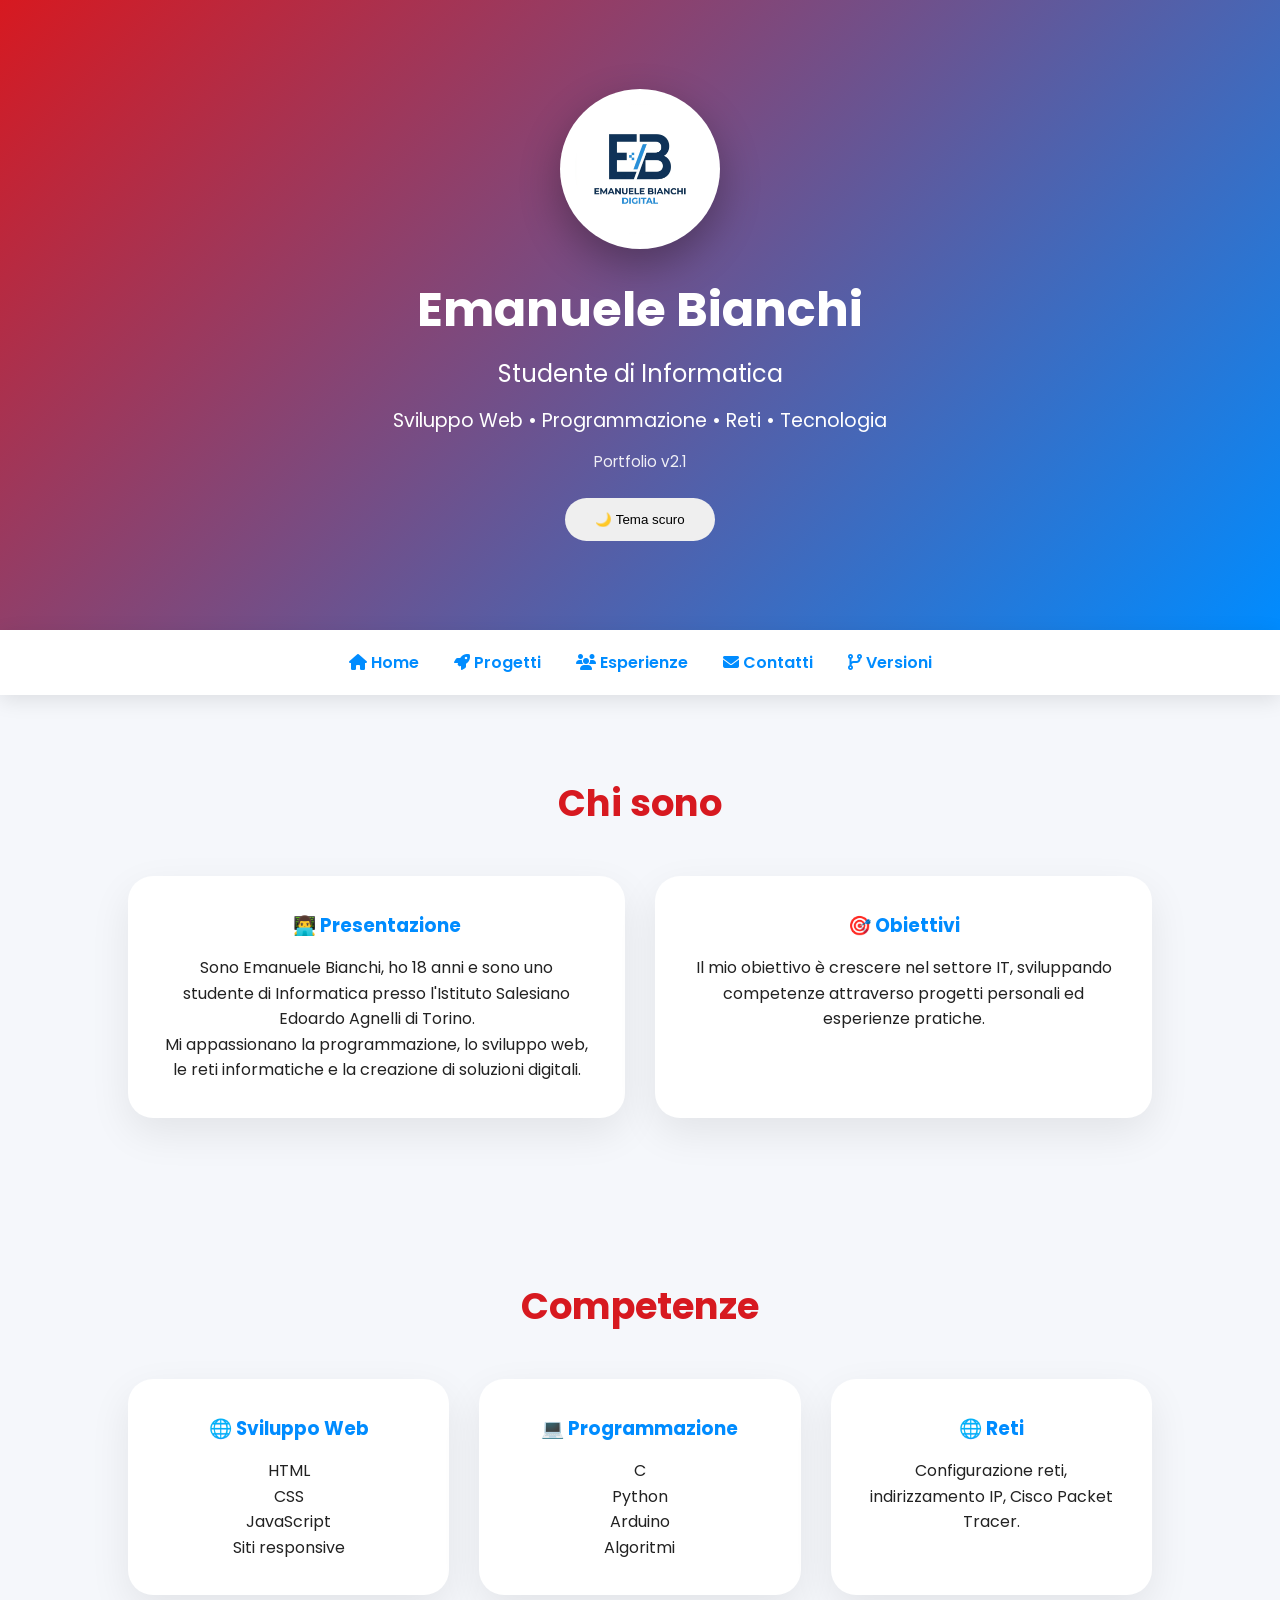
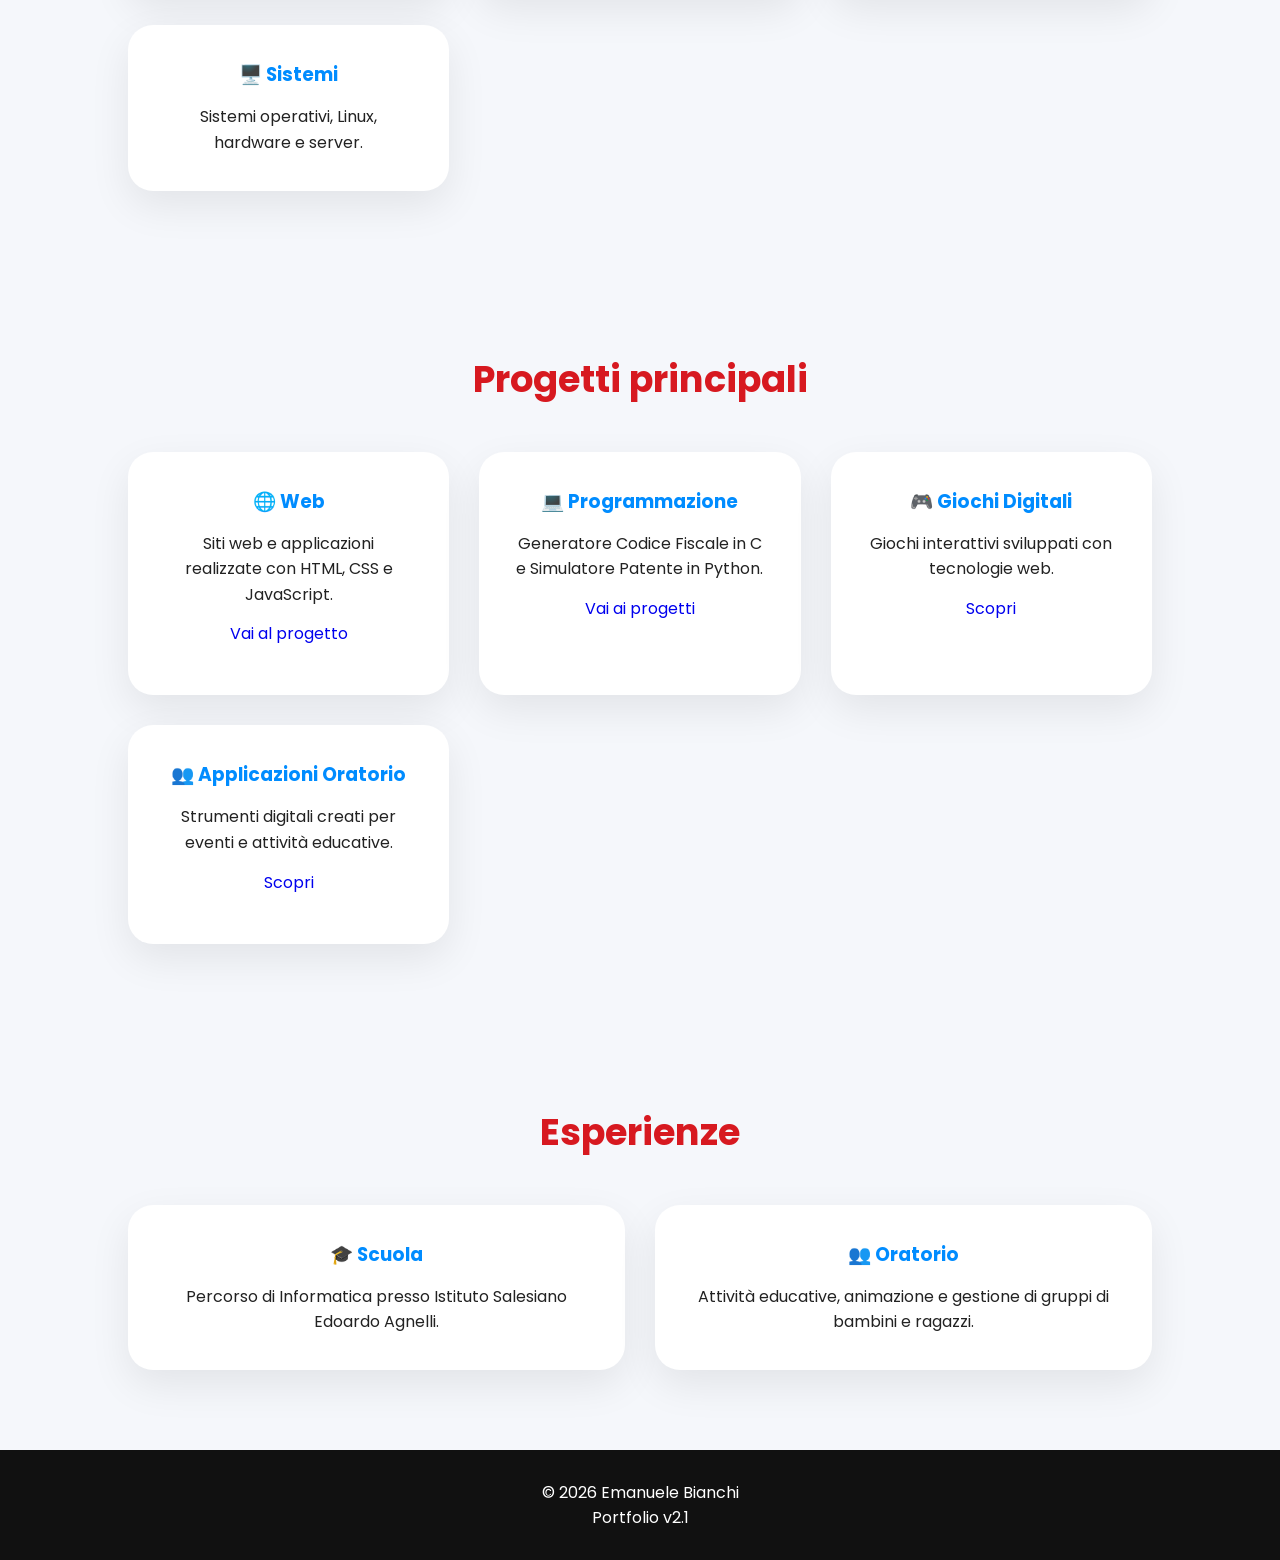
==== commit 016a429f: "versione 2.1 tolto numero cellulare, sistemazione codice indentazione, sistemazione bug" ====
--- a/index.html
+++ b/index.html
@@ -2,546 +2,129 @@
 <html lang="it">
 
 <head>
-
-<meta charset="UTF-8">
-
-<meta name="viewport" content="width=device-width, initial-scale=1.0">
-
-
-<title>
-Emanuele Bianchi | Portfolio
-</title>
-
-
-<meta name="description"
-content="Portfolio personale di Emanuele Bianchi, studente di Informatica appassionato di sviluppo web, programmazione e tecnologia.">
-
-
-<link rel="icon" href="img/logo.png">
-
-<link rel="stylesheet" href="style.css">
-
-
+    <meta charset="UTF-8">
+    <meta name="viewport" content="width=device-width, initial-scale=1.0">
+    <title> Emanuele Bianchi | Portfolio </title>
+    <meta name="description"
+    content="Portfolio personale di Emanuele Bianchi, studente di Informatica appassionato di sviluppo web, programmazione e tecnologia.">
+    <link rel="icon" href="img/logo.png">
+    <link rel="stylesheet" href="style.css">
+    <link rel="stylesheet" href="https://cdnjs.cloudflare.com/ajax/libs/font-awesome/6.5.2/css/all.min.css">
 </head>
 
+<body>
+    <header>
+        <img src="img/logo.png" class="logo" alt="Logo Emanuele Bianchi">
+        <h1> Emanuele Bianchi </h1>
+        <h2> Studente di Informatica </h2>
+        <p> Sviluppo Web • Programmazione • Reti • Tecnologia </p>
+        <p class="versione"> Portfolio v2.1 </p>
+        <button id="themeToggle"> 🌙 Tema scuro </button>
+    </header>
 
+    <nav>
+        <a href="index.html"><i class="fa-solid fa-house"></i> Home</a>
+        <a href="progetti.html"><i class="fa-solid fa-rocket"></i> Progetti</a>
+        <a href="esperienze.html"><i class="fa-solid fa-users"></i> Esperienze</a>
+        <a href="contatti.html"><i class="fa-solid fa-envelope"></i> Contatti</a>
+        <a href="changelog.html"><i class="fa-solid fa-code-branch"></i> Versioni</a>
+    </nav>
 
-<body>
+    <section>
+        <h2> Chi sono </h2>
 
+        <div class="cards">
+            <div class="card">
+                <h3> 👨‍💻 Presentazione </h3>
+                <p> Sono Emanuele Bianchi, ho 18 anni e sono uno studente di Informatica presso l'Istituto Salesiano Edoardo Agnelli di Torino. </p>
+                <p> Mi appassionano la programmazione, lo sviluppo web, le reti informatiche e la creazione di soluzioni digitali. </p>
+            </div>
 
+            <div class="card">
+                <h3> 🎯 Obiettivi </h3>
+                <p> Il mio obiettivo è crescere nel settore IT, sviluppando competenze attraverso progetti personali ed esperienze pratiche. </p>
+            </div>
+        </div>
+    </section>
 
-<header>
+    <section>
+        <h2> Competenze </h2>
 
+        <div class="cards">
+            <div class="card">
+                <h3> 🌐 Sviluppo Web </h3>
+                <p> HTML<br> CSS<br> JavaScript<br> Siti responsive </p>
+            </div>
 
-<img src="img/logo.png"
-class="logo"
-alt="Logo Emanuele Bianchi">
+            <div class="card">
+                <h3> 💻 Programmazione </h3>
+                <p> C<br> Python<br> Arduino<br> Algoritmi </p>
+            </div>
 
+            <div class="card">
+                <h3> 🌐 Reti </h3>
+                <p> Configurazione reti, indirizzamento IP, Cisco Packet Tracer. </p>
+            </div>
 
+            <div class="card">
+                <h3> 🖥️ Sistemi </h3>
+                <p> Sistemi operativi, Linux, hardware e server. </p>
+            </div>
+        </div>
+    </section>
 
-<h1>
-Emanuele Bianchi
-</h1>
+    <section>
+        <h2> Progetti principali </h2>
 
+        <div class="cards">
+            <div class="card">
+                <h3> 🌐 Web </h3>
+                <p> Siti web e applicazioni realizzate con HTML, CSS e JavaScript. </p>
+                <a class="btn" href="web.html"> Vai al progetto </a>
+            </div>
 
+            <div class="card">
+                <h3> 💻 Programmazione </h3>
+                <p> Generatore Codice Fiscale in C e Simulatore Patente in Python. </p>
+                <a class="btn" href="programmazione.html"> Vai ai progetti </a>
+            </div>
 
-<h2>
-Studente di Informatica
-</h2>
+            <div class="card">
+                <h3> 🎮 Giochi Digitali </h3>
+                <p> Giochi interattivi sviluppati con tecnologie web. </p>
+                <a class="btn" href="giochi.html"> Scopri </a>
+            </div>
 
+            <div class="card">
+                <h3> 👥 Applicazioni Oratorio </h3>
+                <p> Strumenti digitali creati per eventi e attività educative. </p>
+                <a class="btn" href="oratorio.html"> Scopri </a>
+            </div>
+        </div>
+    </section>
 
+    <section>
+        <h2> Esperienze </h2>
 
-<p>
-Sviluppo Web • Programmazione • Reti • Tecnologia
-</p>
+        <div class="cards">
+            <div class="card">
+                <h3> 🎓 Scuola </h3>
+                <p> Percorso di Informatica presso Istituto Salesiano Edoardo Agnelli. </p>
+            </div>
 
+            <div class="card">
+                <h3> 👥 Oratorio </h3>
+                <p> Attività educative, animazione e gestione di gruppi di bambini e ragazzi. </p>
+            </div>
+        </div>
+    </section>
 
+    <footer>
+        <p> © 2026 Emanuele Bianchi </p>
+        <p> Portfolio v2.1 </p>
+    </footer>
 
-<p class="versione">
-Portfolio v2.0
-</p>
-
-
-
-<button id="themeToggle">
-
-🌙 Tema scuro
-
-</button>
-
-
-</header>
-
-
-
-
-
-
-<nav>
-
-
-<a href="index.html">
-🏠 Home
-</a>
-
-
-<a href="progetti.html">
-🚀 Progetti
-</a>
-
-
-<a href="esperienze.html">
-👥 Esperienze
-</a>
-
-
-<a href="contatti.html">
-📩 Contatti
-</a>
-
-
-<a href="changelog.html">
-📌 Versioni
-</a>
-
-
-</nav>
-
-
-
-
-
-
-<section>
-
-
-<h2>
-Chi sono
-</h2>
-
-
-
-<div class="cards">
-
-
-<div class="card">
-
-
-<h3>
-👨‍💻 Presentazione
-</h3>
-
-
-
-<p>
-
-Sono Emanuele Bianchi, ho 18 anni
-e sono uno studente di Informatica
-presso l'Istituto Salesiano Edoardo Agnelli
-di Torino.
-
-</p>
-
-
-<p>
-
-Mi appassionano la programmazione,
-lo sviluppo web, le reti informatiche
-e la creazione di soluzioni digitali.
-
-</p>
-
-
-</div>
-
-
-
-
-<div class="card">
-
-
-<h3>
-🎯 Obiettivi
-</h3>
-
-
-<p>
-
-Il mio obiettivo è crescere nel settore IT,
-sviluppando competenze attraverso
-progetti personali ed esperienze pratiche.
-
-</p>
-
-
-</div>
-
-
-</div>
-
-
-</section>
-
-
-
-
-
-
-<section>
-
-
-<h2>
-Competenze
-</h2>
-
-
-
-<div class="cards">
-
-
-
-<div class="card">
-
-
-<h3>
-🌐 Sviluppo Web
-</h3>
-
-
-<p>
-
-HTML<br>
-CSS<br>
-JavaScript<br>
-Siti responsive
-
-</p>
-
-
-</div>
-
-
-
-
-
-<div class="card">
-
-
-<h3>
-💻 Programmazione
-</h3>
-
-
-<p>
-
-C<br>
-Python<br>
-Arduino<br>
-Algoritmi
-
-</p>
-
-
-</div>
-
-
-
-
-
-<div class="card">
-
-
-<h3>
-🌐 Reti
-</h3>
-
-
-<p>
-
-Configurazione reti,
-indirizzamento IP,
-Cisco Packet Tracer.
-
-</p>
-
-
-</div>
-
-
-
-
-
-<div class="card">
-
-
-<h3>
-🖥️ Sistemi
-</h3>
-
-
-<p>
-
-Sistemi operativi,
-Linux,
-hardware e server.
-
-</p>
-
-
-</div>
-
-
-
-</div>
-
-
-</section>
-
-
-
-
-
-
-
-<section>
-
-
-<h2>
-Progetti principali
-</h2>
-
-
-
-<div class="cards">
-
-
-
-
-
-<div class="card">
-
-
-<h3>
-🌐 Web
-</h3>
-
-
-<p>
-
-Siti web e applicazioni
-realizzate con HTML,
-CSS e JavaScript.
-
-</p>
-
-
-
-<a class="btn"
-href="web.html">
-
-Vai al progetto
-
-</a>
-
-
-</div>
-
-
-
-
-
-
-<div class="card">
-
-
-<h3>
-💻 Programmazione
-</h3>
-
-
-<p>
-
-Generatore Codice Fiscale
-in C e Simulatore Patente
-in Python.
-
-</p>
-
-
-<a class="btn"
-href="programmazione.html">
-
-Vai ai progetti
-
-</a>
-
-
-</div>
-
-
-
-
-
-
-<div class="card">
-
-
-<h3>
-🎮 Giochi Digitali
-</h3>
-
-
-<p>
-
-Giochi interattivi sviluppati
-con tecnologie web.
-
-</p>
-
-
-<a class="btn"
-href="giochi.html">
-
-Scopri
-
-</a>
-
-
-</div>
-
-
-
-
-
-
-<div class="card">
-
-
-<h3>
-👥 Applicazioni Oratorio
-</h3>
-
-
-<p>
-
-Strumenti digitali creati
-per eventi e attività educative.
-
-</p>
-
-
-<a class="btn"
-href="oratorio.html">
-
-Scopri
-
-</a>
-
-
-</div>
-
-
-
-
-</div>
-
-
-</section>
-
-
-
-
-
-
-<section>
-
-
-<h2>
-Esperienze
-</h2>
-
-
-
-<div class="cards">
-
-
-
-<div class="card">
-
-
-<h3>
-🎓 Scuola
-</h3>
-
-
-<p>
-
-Percorso di Informatica
-presso Istituto Salesiano
-Edoardo Agnelli.
-
-</p>
-
-
-</div>
-
-
-
-
-
-<div class="card">
-
-
-<h3>
-👥 Oratorio
-</h3>
-
-
-<p>
-
-Attività educative,
-animazione e gestione
-di gruppi di bambini e ragazzi.
-
-</p>
-
-
-</div>
-
-
-</div>
-
-
-</section>
-
-
-
-
-
-
-
-<footer>
-
-
-<p>
-© 2026 Emanuele Bianchi
-</p>
-
-
-<p>
-Portfolio v2.0
-</p>
-
-
-</footer>
-
-
-
-
-<script src="script.js"></script>
-
-
+    <script src="script.js"></script>
 </body>
 
-
 </html>
--- a/style.css
+++ b/style.css
@@ -1,1159 +1,492 @@
 /* ==================================
    PORTFOLIO EMA
-   STYLE DEFINITIVO 2.0
+   STYLE DEFINITIVO 2.1
 ================================== */
 
-
 @import url('https://fonts.googleapis.com/css2?family=Poppins:wght@300;400;500;600;700&display=swap');
 
-
-
 * {
-
-    margin:0;
-    padding:0;
-    box-sizing:border-box;
-
-}
-
-
+    margin: 0;
+    padding: 0;
+    box-sizing: border-box;
+}
 
 html {
-
-    scroll-behavior:smooth;
-
-}
-
-
+    scroll-behavior: smooth;
+}
 
 body {
-
-    font-family:'Poppins',sans-serif;
-
-    background:#f5f7fb;
-
-    color:#222;
-
-    transition:.4s;
-
-}
-
-
-
-
+    font-family: 'Poppins', sans-serif;
+    background: #f5f7fb;
+    color: #222;
+    transition: .4s;
+}
 
 /* ================= HEADER ================= */
 
-
 header {
-
-    min-height:70vh;
-
-    display:flex;
-
-    flex-direction:column;
-
-    justify-content:center;
-
-    align-items:center;
-
-    text-align:center;
-
-    padding:40px 20px;
-
-
-    background:
-
-    linear-gradient(
-        135deg,
-        #d71920,
-        #008cff
-    );
-
-
-    color:white;
-
-}
-
-
-
+    min-height: 70vh;
+    display: flex;
+    flex-direction: column;
+    justify-content: center;
+    align-items: center;
+    text-align: center;
+    padding: 40px 20px;
+    background: linear-gradient(135deg, #d71920, #008cff);
+    color: white;
+}
 
 .logo {
-
-    width:160px;
-
-    height:160px;
-
-    object-fit:contain;
-
-    background:white;
-
-    padding:15px;
-
-    border-radius:50%;
-
-    box-shadow:
-    0 15px 40px rgba(0,0,0,.3);
-
-
-    animation:float 3s infinite;
-
-}
-
-
-
+    width: 160px;
+    height: 160px;
+    object-fit: contain;
+    background: white;
+    padding: 15px;
+    border-radius: 50%;
+    box-shadow: 0 15px 40px rgba(0, 0, 0, .3);
+    animation: float 3s infinite;
+}
 
 .foto-profilo {
-
-    width:170px;
-
-    height:170px;
-
-    object-fit:cover;
-
-    border-radius:50%;
-
-    border:5px solid white;
-
-    margin-bottom:20px;
-
-    box-shadow:
-    0 15px 35px rgba(0,0,0,.3);
-
-}
-
-
-
-
+    width: 170px;
+    height: 170px;
+    object-fit: cover;
+    border-radius: 50%;
+    border: 5px solid white;
+    margin-bottom: 20px;
+    box-shadow: 0 15px 35px rgba(0, 0, 0, .3);
+}
 
 @keyframes float {
-
-
     50% {
-
-        transform:translateY(-15px);
-
-    }
-
-}
-
-
-
+        transform: translateY(-15px);
+    }
+}
 
 header h1 {
-
-    margin-top:25px;
-
-    font-size:3rem;
-
-}
-
-
+    margin-top: 25px;
+    font-size: 3rem;
+}
 
 header h2 {
-
-    margin-top:10px;
-
-    font-weight:400;
-
-}
-
-
+    margin-top: 10px;
+    font-weight: 400;
+}
 
 header p {
-
-    margin-top:15px;
-
-    font-size:1.2rem;
-
-}
-
-
-
+    margin-top: 15px;
+    font-size: 1.2rem;
+}
 
 .versione {
-
-    font-size:.95rem;
-
-    opacity:.9;
-
-}
-
-
-
-
+    font-size: .95rem;
+    opacity: .9;
+}
 
 /* ================= BUTTON ================= */
-
 
 button,
 .btn {
-
-
-    margin-top:25px;
-
-    padding:14px 30px;
-
-    border-radius:50px;
-
-    border:none;
-
-    background:white;
-
-    color:#d71920;
-
-    font-weight:600;
-
-    cursor:pointer;
-
-    text-decoration:none;
-
-    transition:.3s;
-
-}
-
-
-
-button:hover,
-.btn:hover {
-
-
-    transform:translateY(-5px);
-
-
-    box-shadow:
-    0 10px 25px rgba(0,0,0,.25);
-
-
-}
-
-
-
-
+    display: inline-block;
+    padding: 14px 30px;
+    border-radius: 50px;
+    border: none;
+    cursor: pointer;
+    text-decoration: none;
+    transition: .3s;
+}
+
+header button {
+    margin-top: 25px;
+}
 
 /* ================= NAV ================= */
 
-
 nav {
-
-
-    position:sticky;
-
-    top:0;
-
-    z-index:100;
-
-
-    display:flex;
-
-    justify-content:center;
-
-    gap:35px;
-
-
-    padding:20px;
-
-
-    background:white;
-
-
-    box-shadow:
-    0 5px 20px rgba(0,0,0,.1);
-
-
-}
-
-
-
+    position: sticky;
+    top: 0;
+    z-index: 100;
+    display: flex;
+    justify-content: center;
+    gap: 35px;
+    padding: 20px;
+    background: white;
+    box-shadow: 0 5px 20px rgba(0, 0, 0, .1);
+}
 
 nav a {
-
-
-    text-decoration:none;
-
-    color:#008cff;
-
-    font-weight:600;
-
-    transition:.3s;
-
-
-}
-
-
+    text-decoration: none;
+    color: #008cff;
+    font-weight: 600;
+    transition: .3s;
+}
 
 nav a:hover {
-
-
-    color:#d71920;
-
-
-}
-
-
-
-
+    color: #d71920;
+}
 
 /* ================= SECTIONS ================= */
 
-
 section {
-
-
-    padding:80px 10%;
-
-
-    animation:appear .8s;
-
-
-}
-
-
-
+    padding: 80px 10%;
+    animation: appear .8s;
+}
 
 section h2 {
-
-
-    text-align:center;
-
-
-    color:#d71920;
-
-
-    font-size:2.3rem;
-
-
-    margin-bottom:45px;
-
-
-}
-
-
-
-
+    text-align: center;
+    color: #d71920;
+    font-size: 2.3rem;
+    margin-bottom: 45px;
+}
 
 @keyframes appear {
-
-
-from {
-
-    opacity:0;
-
-    transform:translateY(30px);
-
-}
-
-
-to {
-
-    opacity:1;
-
-    transform:none;
-
-}
-
-
-}
-
-
-
-
-
+    from {
+        opacity: 0;
+        transform: translateY(30px);
+    }
+    to {
+        opacity: 1;
+        transform: none;
+    }
+}
 
 /* ================= CARDS ================= */
 
-
 .cards {
-
-
-    display:grid;
-
-
-    grid-template-columns:
-
-    repeat(auto-fit,minmax(280px,1fr));
-
-
-    gap:30px;
-
-
-    margin-top:30px;
-
-
-}
-
-
-
+    align-items: stretch;
+    display: grid;
+    grid-template-columns: repeat(auto-fit, minmax(280px, 1fr));
+    gap: 30px;
+    margin-top: 30px;
+}
 
 .card {
-
-
-    background:white;
-
-
-    padding:35px;
-
-
-    border-radius:25px;
-
-
-    text-align:center;
-
-
-    box-shadow:
-
-
-    0 15px 40px rgba(0,0,0,.08);
-
-
-    transition:.4s;
-
-
-}
-
-
-
+    background: white;
+    padding: 35px;
+    border-radius: 25px;
+    text-align: center;
+    box-shadow: 0 15px 40px rgba(0, 0, 0, .08);
+    transition: .4s;
+}
 
 .card:hover {
-
-
-    transform:translateY(-12px);
-
-
-    box-shadow:
-
-
-    0 25px 50px rgba(0,0,0,.15);
-
-
-}
-
-
-
+    transform: translateY(-12px);
+    box-shadow: 0 25px 50px rgba(0, 0, 0, .15);
+}
 
 .card h3 {
-
-
-    margin-bottom:15px;
-
-
-    color:#008cff;
-
-
-}
-
-
-
+    margin-bottom: 15px;
+    color: #008cff;
+}
 
 .card p {
-
-
-    line-height:1.6;
-
-
-}
-
-
-
+    line-height: 1.6;
+}
 
 /* ================= PROGETTI ================= */
 
-
 .card.project {
-
-    padding:30px;
-
-}
-
-
+    padding: 30px;
+}
 
 .sub-project {
-
-
-    margin-top:25px;
-
-
-    padding:20px;
-
-
-    border-radius:15px;
-
-
-    background:rgba(0,0,0,.05);
-
-
-}
-
-
-
+    margin-top: 25px;
+    padding: 20px;
+    border-radius: 15px;
+    background: rgba(0, 0, 0, .05);
+}
 
 .sub-project h4 {
-
-
-    margin-bottom:12px;
-
-
-}
-
-
-
+    margin-bottom: 12px;
+}
 
 .project-links {
-
-
-    display:flex;
-
-
-    justify-content:center;
-
-
-    flex-wrap:wrap;
-
-
-    gap:12px;
-
-
-    margin-top:18px;
-
-
-}
-
-
+    display: flex;
+    justify-content: center;
+    flex-wrap: wrap;
+    gap: 12px;
+    margin-top: 18px;
+}
 
 .project-link {
-
-
-    text-decoration:none;
-
-
-    color:#008cff;
-
-
-    font-weight:600;
-
-
-    transition:.3s;
-
-
-}
-
-
+    text-decoration: none;
+    color: #008cff;
+    font-weight: 600;
+    transition: .3s;
+}
 
 .project-link:hover {
-
-
-    color:#d71920;
-
-
-}
-
-
-
-
+    color: #d71920;
+}
 
 .immagine-progetto {
-
-
-    width:100%;
-
-    border-radius:15px;
-
-    margin-bottom:20px;
-
-}
-
-
-
-
+    width: 100%;
+    border-radius: 15px;
+    margin-bottom: 20px;
+}
 
 /* ================= CONTATTI ================= */
 
-
 .contact-box {
-
-
-    display:flex;
-
-
-    flex-wrap:wrap;
-
-
-    justify-content:center;
-
-
-    gap:20px;
-
-
-}
-
-
-
+    display: flex;
+    flex-wrap: wrap;
+    justify-content: center;
+    gap: 20px;
+}
 
 .contact-box p {
-
-
-    background:white;
-
-
-    padding:15px 25px;
-
-
-    border-radius:40px;
-
-
-    box-shadow:
-
-
-    0 10px 25px rgba(0,0,0,.08);
-
-
-    transition:.3s;
-
-
-}
-
-
+    background: white;
+    padding: 15px 25px;
+    border-radius: 40px;
+    box-shadow: 0 10px 25px rgba(0, 0, 0, .08);
+    transition: .3s;
+}
 
 .contact-box p:hover {
-
-
-    transform:translateY(-5px);
-
-
-}
-
-
-
+    transform: translateY(-5px);
+}
 
 .contact-box a {
-
-
-    color:#008cff;
-
-
-    text-decoration:none;
-
-
-    font-weight:600;
-
-
-}
-
-
-
-
+    color: #008cff;
+    text-decoration: none;
+    font-weight: 600;
+}
 
 /* ================= IMMAGINI ================= */
 
-
 .section-image {
-
-
-    width:100%;
-
-    max-width:600px;
-
-    display:block;
-
-    margin:30px auto;
-
-    border-radius:20px;
-
-}
-
-
-
-
+    width: 100%;
+    max-width: 600px;
+    display: block;
+    margin: 30px auto;
+    border-radius: 20px;
+}
 
 /* ================= FOOTER ================= */
 
-
 footer {
-
-
-    background:#111;
-
-
-    color:white;
-
-
-    padding:30px;
-
-
-    text-align:center;
-
-
-}
-
-
-
-
-
-
+    background: #111;
+    color: white;
+    padding: 30px;
+    text-align: center;
+}
 
 /* ================= DARK MODE ================= */
 
-
 .dark-mode {
-
-
-    background:#111;
-
-    color:white;
-
-
-}
-
-
+    background: #111;
+    color: white;
+}
 
 .dark-mode nav {
-
-
-    background:#1d1d1d;
-
-
-}
-
-
-
+    background: #1d1d1d;
+}
 
 .dark-mode nav a {
-
-
-    color:#69c0ff;
-
-
-}
-
-
+    color: #69c0ff;
+}
 
 .dark-mode .card {
-
-
-    background:#1e1e1e;
-
-    color:white;
-
-
-}
-
-
-
+    background: #1e1e1e;
+    color: white;
+}
 
 .dark-mode .contact-box p {
-
-
-    background:#1e1e1e;
-
-
-}
-
-
-
+    background: #1e1e1e;
+}
 
 .dark-mode section h2 {
-
-
-    color:#ff5252;
-
-
-}
-
-
-
-
+    color: #ff5252;
+}
 
 /* ================= MOBILE ================= */
 
-
-@media(max-width:700px){
-
-
-header h1 {
-
-    font-size:2.2rem;
-
-}
-
-
-
-header p {
-
-    font-size:1rem;
-
-}
-
-
-
-nav {
-
-
-    flex-direction:column;
-
-
-    align-items:center;
-
-
-    gap:15px;
-
-
-}
-
-
-
-
-section {
-
-
-    padding:50px 20px;
-
-
-}
-
-
-
-
-.card {
-
-
-    padding:25px;
-
-
-}
-
-
-
-
-.logo {
-
-
-    width:120px;
-
-    height:120px;
-
-
-}
-
-
-
-.foto-profilo {
-
-
-    width:130px;
-
-    height:130px;
-
-
-}
-
-
+@media (max-width: 700px) {
+    header h1 {
+        font-size: 2.2rem;
+    }
+
+    header p {
+        font-size: 1rem;
+    }
+
+    nav {
+        flex-direction: column;
+        align-items: center;
+        gap: 15px;
+    }
+
+    section {
+        padding: 50px 20px;
+    }
+
+    .card {
+        padding: 25px;
+    }
+
+    .logo {
+        width: 120px;
+        height: 120px;
+    }
+
+    .foto-profilo {
+        width: 130px;
+        height: 130px;
+    }
 }
 
 /* ===============================
    ANIMAZIONE SCROLL JAVASCRIPT
 =============================== */
 
-
 .hidden {
-
-    opacity:0;
-
-    transform:translateY(40px);
-
-    transition:.8s ease;
-
-}
-
-
+    opacity: 0;
+    transform: translateY(40px);
+    transition: .8s ease;
+}
 
 .show {
-
-    opacity:1;
-
-    transform:translateY(0);
-
-}
-
-
-
-
-
+    opacity: 1;
+    transform: translateY(0);
+}
 
 /* ===============================
    PULSANTE TORNA SU
 =============================== */
 
-
 .top-button {
-
-    position:fixed;
-
-    bottom:30px;
-
-    right:30px;
-
-
-    width:55px;
-
-    height:55px;
-
-
-    display:flex;
-
-    align-items:center;
-
-    justify-content:center;
-
-
-    padding:0;
-
-
-    border:none;
-
-    border-radius:50%;
-
-
-    background:
-
-    linear-gradient(
-        135deg,
-        #d71920,
-        #008cff
-    );
-
-
-    color:white;
-
-
-    font-size:28px;
-
-
-    font-weight:700;
-
-
-    line-height:1;
-
-
-    cursor:pointer;
-
-
-    opacity:0;
-
-
-    visibility:hidden;
-
-
-    transition:.3s;
-
-
-    z-index:999;
-
-
-    box-shadow:
-
-    0 10px 30px rgba(0,0,0,.25);
-
-}
-
-
-
+    position: fixed;
+    bottom: 30px;
+    right: 30px;
+    width: 55px;
+    height: 55px;
+    display: flex;
+    align-items: center;
+    justify-content: center;
+    padding: 0;
+    border: none;
+    border-radius: 50%;
+    background: linear-gradient(135deg, #d71920, #008cff);
+    color: white;
+    font-size: 28px;
+    font-weight: 700;
+    line-height: 1;
+    cursor: pointer;
+    opacity: 0;
+    visibility: hidden;
+    transition: .3s;
+    z-index: 999;
+    box-shadow: 0 10px 30px rgba(0, 0, 0, .25);
+}
 
 .top-button.visible {
-
-    opacity:1;
-
-    visibility:visible;
-
-}
-
-
-
-
+    opacity: 1;
+    visibility: visible;
+}
 
 .top-button:hover {
-
-
-    transform:translateY(-7px) scale(1.08);
-
-
-    box-shadow:
-
-    0 15px 35px rgba(0,0,0,.35);
-
-
-}
-
-
-
-
+    transform: translateY(-7px) scale(1.08);
+    box-shadow: 0 15px 35px rgba(0, 0, 0, .35);
+}
 
 .top-button:focus {
-
-    outline:none;
-
-}
-
-
-
-
+    outline: none;
+}
 
 /* ===============================
    IMMAGINI CARICAMENTO
 =============================== */
 
-
 img {
-
-
-    transition:.4s;
-
-
-}
-
-
+    transition: .4s;
+}
 
 img.loaded {
-
-
-    animation:imageLoad .6s;
-
-
-}
-
-
+    animation: imageLoad .6s;
+}
 
 @keyframes imageLoad {
-
-
-from {
-
-
-    opacity:0;
-
-
-    transform:scale(.95);
-
-
-}
-
-
-
-to {
-
-
-    opacity:1;
-
-
-    transform:scale(1);
-
-
-}
-
-
+    from {
+        opacity: 0;
+        transform: scale(.95);
+    }
+    to {
+        opacity: 1;
+        transform: scale(1);
+    }
 }
 
 /* ===============================
    MENU NAVIGAZIONE PROGETTI
 =============================== */
 
-
 .project-menu {
-
-
-    display:flex;
-
-
-    justify-content:center;
-
-
-    flex-wrap:wrap;
-
-
-    gap:15px;
-
-
-    margin:40px auto;
-
-
-    padding:0 20px;
-
-
-}
-
-
+    display: flex;
+    justify-content: center;
+    flex-wrap: wrap;
+    gap: 15px;
+    margin: 40px auto;
+    padding: 0 20px;
+}
 
 .project-menu a {
-
-
-    text-decoration:none;
-
-
-    color:#008cff;
-
-
-    background:white;
-
-
-    padding:12px 22px;
-
-
-    border-radius:30px;
-
-
-    font-weight:600;
-
-
-    box-shadow:
-
-    0 8px 20px rgba(0,0,0,.1);
-
-
-    transition:.3s;
-
-
-}
-
-
-
+    text-decoration: none;
+    color: #008cff;
+    background: white;
+    padding: 12px 22px;
+    border-radius: 30px;
+    font-weight: 600;
+    box-shadow: 0 8px 20px rgba(0, 0, 0, .1);
+    transition: .3s;
+}
 
 .project-menu a:hover {
-
-
-    background:#008cff;
-
-
-    color:white;
-
-
-    transform:translateY(-5px);
-
-
-}
-
-
-
+    background: #008cff;
+    color: white;
+    transform: translateY(-5px);
+}
 
 .dark-mode .project-menu a {
-
-
-    background:#1e1e1e;
-
-
-    color:#69c0ff;
-
-
-}
-
-
-
+    background: #1e1e1e;
+    color: #69c0ff;
+}
 
 .dark-mode .project-menu a:hover {
-
-
-    background:#008cff;
-
-
-    color:white;
-
-
+    background: #008cff;
+    color: white;
+}
+
+/* ===============================
+   FIX CARD PROGETTI
+=============================== */
+
+.card.project {
+    display: flex;
+    flex-direction: column;
+    justify-content: space-between;
+    min-height: 320px;
+}
+
+.card.project p {
+    margin-bottom: 18px;
+}
+
+.card.project .btn {
+    display: inline-block;
+    margin-top: auto;
+    align-self: center;
+}
+
+/* ===============================
+   FONT AWESOME ICONS
+=============================== */
+
+.card h3 i {
+    color: #008cff;
+    margin-right: 8px;
+}
+
+header i {
+    color: white;
+    margin-right: 5px;
 }
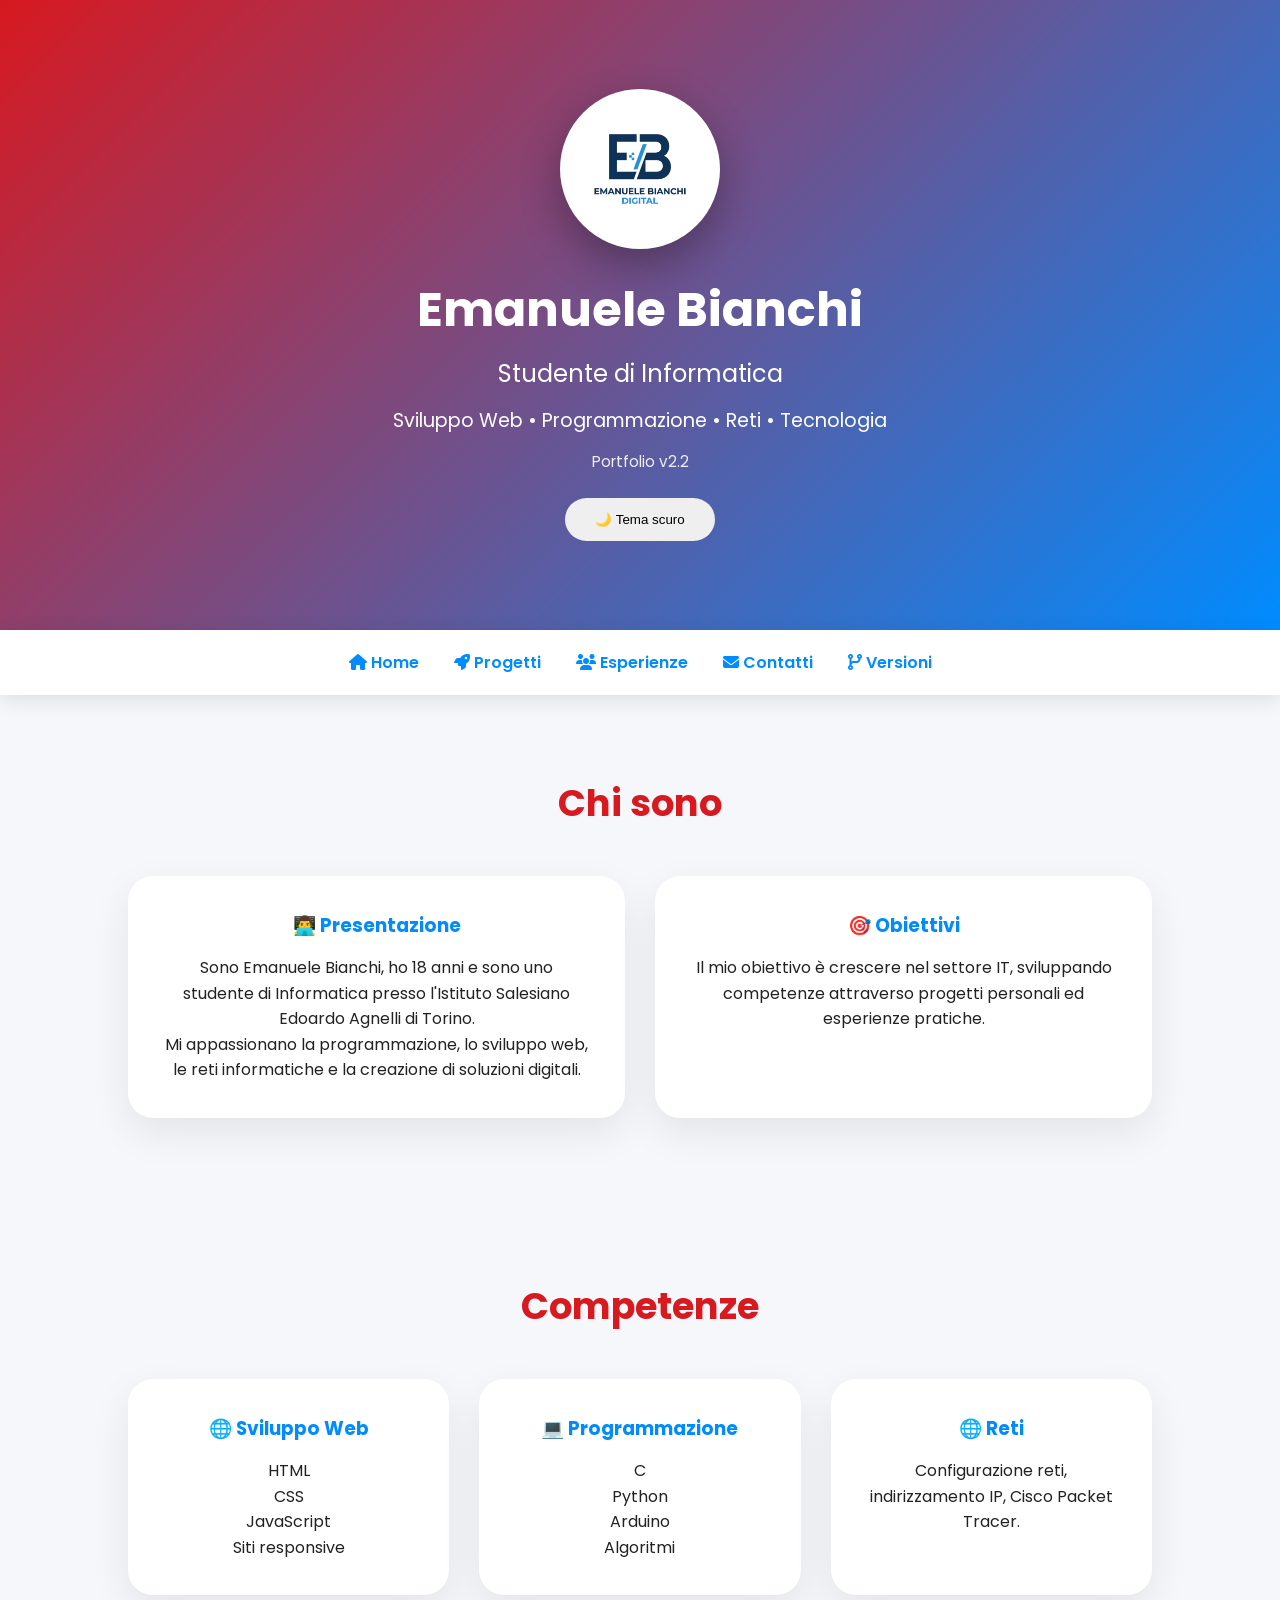
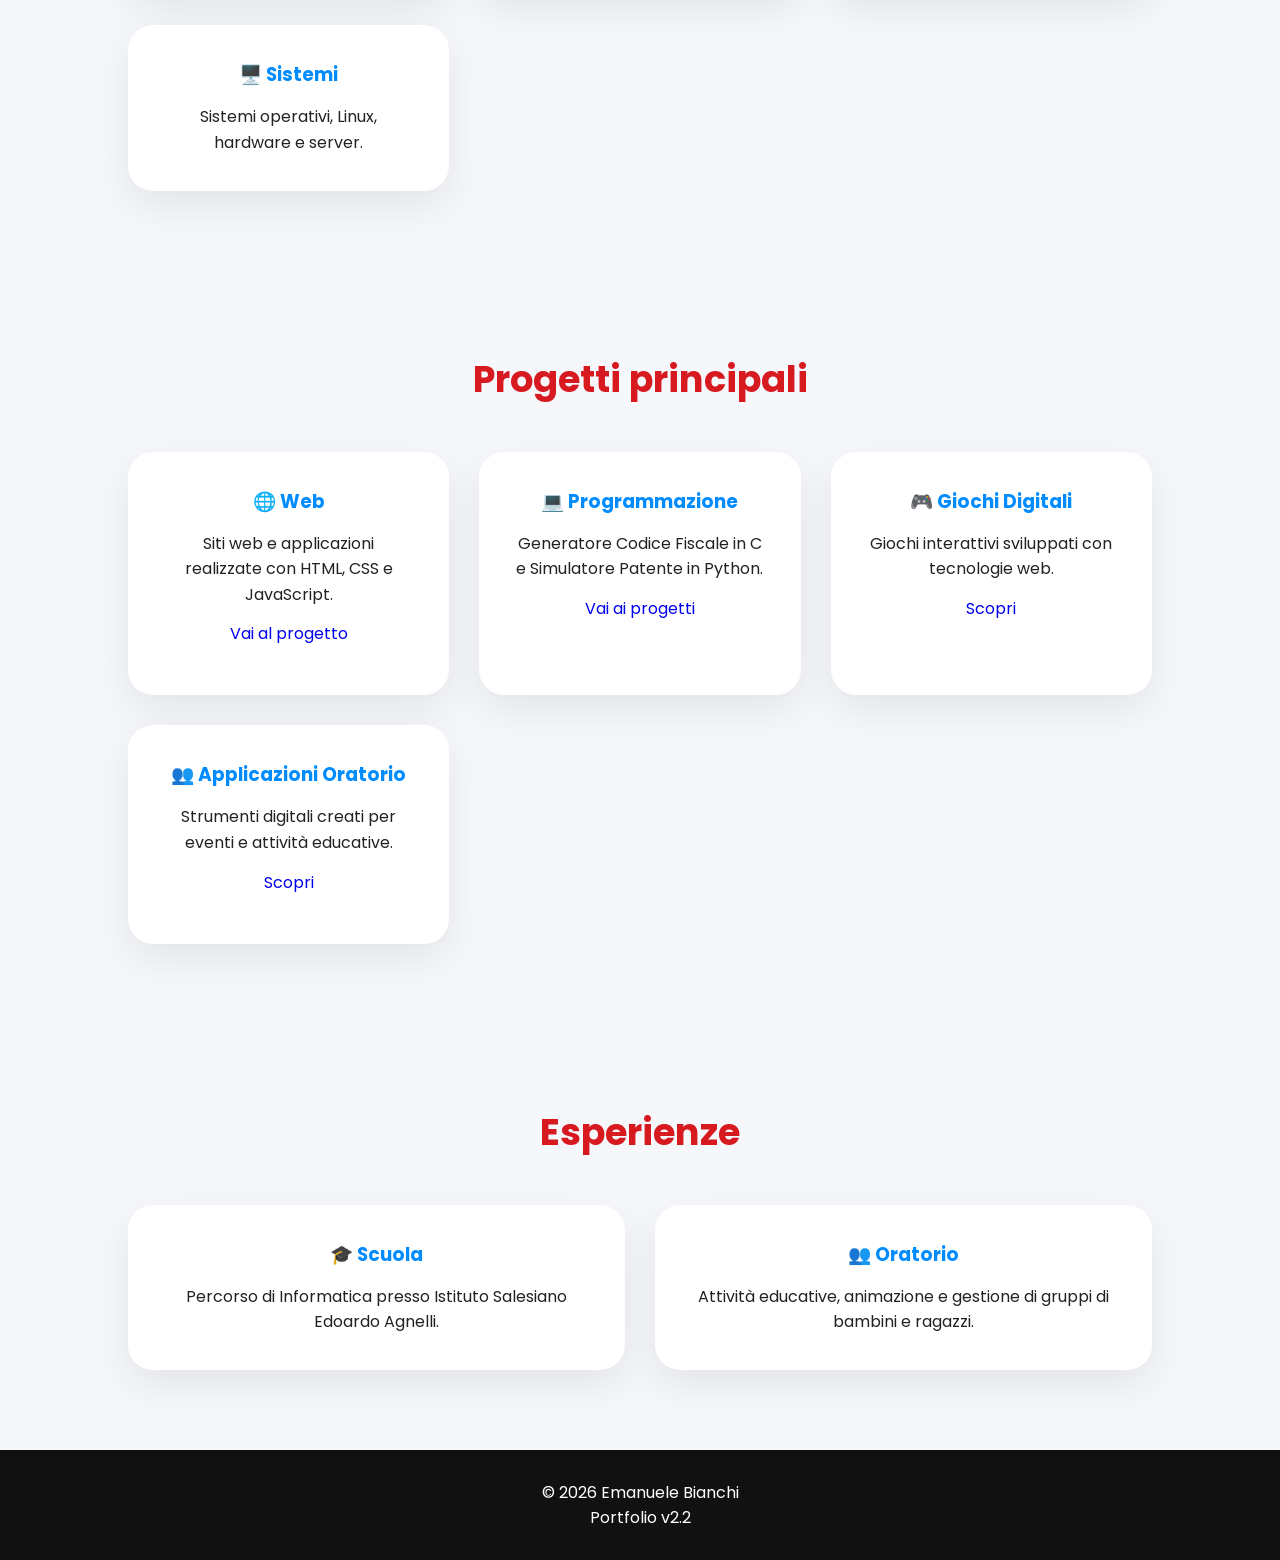
==== commit 77832d01: "caricamento versione 2.2 sistemazione bug pagina giochi, sitsemazione inserimento versione automatic" ====
--- a/index.html
+++ b/index.html
@@ -18,7 +18,7 @@
         <h1> Emanuele Bianchi </h1>
         <h2> Studente di Informatica </h2>
         <p> Sviluppo Web • Programmazione • Reti • Tecnologia </p>
-        <p class="versione"> Portfolio v2.1 </p>
+        <p class="versione">  </p>
         <button id="themeToggle"> 🌙 Tema scuro </button>
     </header>
 
@@ -120,8 +120,7 @@
     </section>
 
     <footer>
-        <p> © 2026 Emanuele Bianchi </p>
-        <p> Portfolio v2.1 </p>
+
     </footer>
 
     <script src="script.js"></script>
